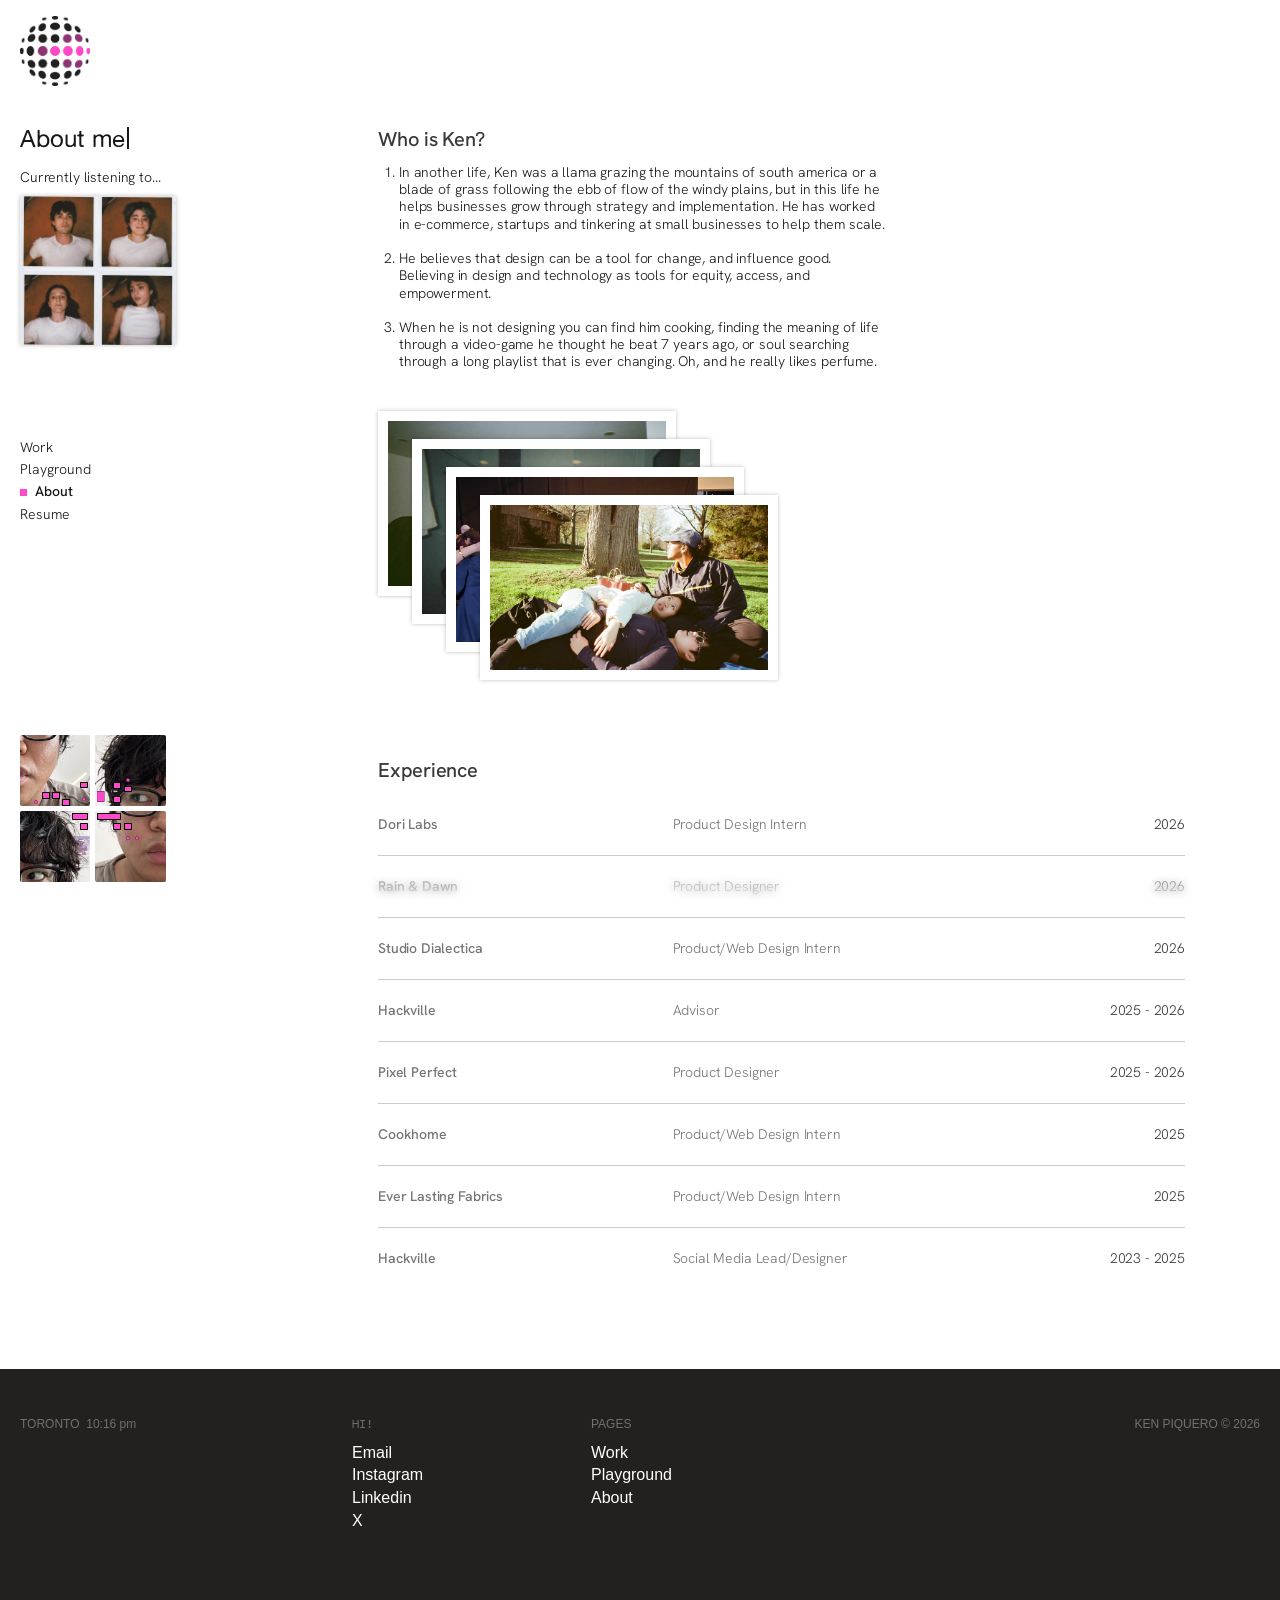
==== about.html @ c2980d60 "Portfolio site: Work, Playground, About and Ever Lasting case study Plain HTML/CSS/JS built from the" ====
<!doctype html>
<html lang="en">
<head>
  <meta charset="utf-8" />
  <meta name="viewport" content="width=device-width, initial-scale=1" />
  <title>About — Ken Piquero</title>
  <meta name="description" content="Ken Piquero is a product designer with a background in e-commerce." />
  <link rel="icon" href="assets/discoball.gif" />
  <link rel="preconnect" href="https://fonts.googleapis.com" />
  <link rel="preconnect" href="https://fonts.gstatic.com" crossorigin />
  <link href="https://fonts.googleapis.com/css2?family=DM+Mono&family=Hanken+Grotesk:wght@300;400;500;700&display=swap" rel="stylesheet" />
  <link rel="stylesheet" href="styles.css" />
  <script>document.documentElement.classList.add("js")</script>
</head>
<body>
  <div class="page">
    <!-- Side nav -->
    <aside class="sidenav">
      <div class="intro">
        <a class="logo-link" href="index.html" aria-label="Ken Piquero, home"><img class="logo" src="assets/discoball.gif" width="70" height="70" alt="" /></a>
        <div class="intro__text">
          <div class="intro__copy">
            <h1 class="intro__title" data-typewriter aria-label="About me">About me</h1>
            <p class="intro__bio appear" style="--d:0ms">Currently listening to...</p>
          </div>
          <button class="listening appear" style="--d:180ms" type="button" aria-pressed="false" aria-label="Play Cross Your Mind on Spotify" data-cursor="▶ Cross Your Mind" data-cursor-shape="star" data-spotify-uri="spotify:track:3a3zDlE4bgI6ZvU00m6o84">
            <img src="assets/currently-listening.jpg" width="156" height="149" alt="" />
          </button>
          <div class="listening__player" aria-hidden="true"><div id="spotify-embed"></div></div>
        </div>
      </div>

      <nav class="pages" aria-label="Pages">
        <a class="pages__link" href="index.html"><span class="pages__label">Work</span></a>
        <a class="pages__link" href="playground.html"><span class="pages__label">Playground</span></a>
        <a class="pages__link is-active" href="about.html" aria-current="page"><span class="pages__label">About</span></a>
        <a class="pages__link" href="https://drive.google.com/file/d/1ALhv70O0RMB7-Ny_9Tpl9LPKsm_A7ia5/view?usp=sharing" target="_blank" rel="noopener"><span class="pages__label">Resume</span></a>
      </nav>

      <!-- Photo puzzle: drag a tile to swap it clockwise, click a tile to flip its photo -->
      <div class="puzzle" aria-label="Photo puzzle — drag a tile to swap it clockwise, click to change its photo">
        <button class="tile" data-piece="1" type="button" aria-label="Puzzle piece 1" aria-pressed="false">
          <span class="tile__face tile__face--a">
            <img class="tile__photo" src="assets/me-photo.jpg" alt="" style="height:315.94%;left:-113.07%;top:-184.95%;width:240.09%" />
            <span class="sticker" style="left:59.97px;top:47px"></span>
            <img class="star" src="assets/star.svg" width="4.26034" height="4.12428" alt="" style="left:61.68px;top:62.37px" />
            <span class="sticker" style="left:41.96px;top:64.4px"></span>
            <span class="sticker" style="left:31.97px;top:57.49px"></span>
            <span class="sticker" style="left:21.99px;top:57.49px"></span>
            <img class="star" src="assets/star.svg" width="4.26034" height="4.12428" alt="" style="left:13.71px;top:65.28px" />
          </span>
          <span class="tile__face tile__face--b">
            <img class="tile__photo" src="assets/me-photo-2.jpg" alt="" style="height:209.92%;left:-57.9%;top:-0.03%;width:378.38%" />
          </span>
        </button>
        <button class="tile" data-piece="2" type="button" aria-label="Puzzle piece 2" aria-pressed="false">
          <span class="tile__face tile__face--a">
            <img class="tile__photo" src="assets/me-photo.jpg" alt="" style="height:315.94%;left:-0.21%;top:-73.68%;width:236.71%" />
            <img class="sticker-rect" src="assets/sticker-rect.svg" width="7.68155" height="10.7542" alt="" style="left:2px;top:56.36px" />
            <img class="star" src="assets/star.svg" width="4.26034" height="4.12428" alt="" style="left:31.11px;top:42.64px" />
            <span class="sticker" style="left:29.4px;top:51.07px"></span>
            <span class="sticker" style="left:17.93px;top:47.41px"></span>
            <span class="sticker" style="left:17.93px;top:61.14px"></span>
          </span>
          <span class="tile__face tile__face--b">
            <img class="tile__photo" src="assets/me-photo-2.jpg" alt="" style="height:209.92%;left:-169.32%;top:-0.03%;width:378.38%" />
          </span>
        </button>
        <button class="tile" data-piece="3" type="button" aria-label="Puzzle piece 3" aria-pressed="false">
          <span class="tile__face tile__face--a">
            <img class="tile__photo" src="assets/me-photo.jpg" alt="" style="height:315.94%;left:-113.07%;top:-73.68%;width:240.09%" />
            <span class="sticker" style="left:52px;top:2px;width:16.131px;height:6.913px"></span>
            <span class="sticker" style="left:60.03px;top:12.26px"></span>
          </span>
          <span class="tile__face tile__face--b">
            <img class="tile__photo" src="assets/me-photo-2.jpg" alt="" style="height:209.92%;left:-57.9%;top:-109.89%;width:378.38%" />
          </span>
        </button>
        <button class="tile" data-piece="4" type="button" aria-label="Puzzle piece 4" aria-pressed="false">
          <span class="tile__face tile__face--a">
            <img class="tile__photo" src="assets/me-photo.jpg" alt="" style="height:315.94%;left:-0.21%;top:-183.54%;width:236.71%" />
            <span class="sticker" style="left:2px;top:2px;width:23.813px;height:6.913px"></span>
            <img class="star" src="assets/star.svg" width="4.26034" height="4.12428" alt="" style="left:31.11px;top:24.89px" />
            <img class="star" src="assets/star.svg" width="4.26034" height="4.12428" alt="" style="left:39.81px;top:24.89px" />
            <span class="sticker" style="left:29.4px;top:12.26px"></span>
            <span class="sticker" style="left:17.93px;top:12.26px"></span>
          </span>
          <span class="tile__face tile__face--b" style="left:1px;width:70px">
            <img class="tile__photo" src="assets/me-photo-2.jpg" alt="" style="height:209.92%;left:-169.32%;top:-109.89%;width:378.38%" />
          </span>
        </button>
      </div>
    </aside>

    <main class="about">
      <section class="about__intro">
        <div class="about__who">
          <h2 class="about__heading">Who is Ken?</h2>
          <ol class="about__list">
            <li>In another life, Ken was a llama grazing the mountains of south america or a blade of grass following the ebb of flow of the windy plains, but in this life he helps businesses grow through strategy and implementation. He has worked in e-commerce, startups and tinkering at small businesses to help them scale.</li>
            <li>He believes that design can be a tool for change, and influence good. Believing in design and technology as tools for equity, access, and empowerment.</li>
            <li>When he is not designing you can find him cooking, finding the meaning of life through a video-game he thought he beat 7 years ago, or soul searching through a long playlist that is ever changing. Oh, and he really likes perfume.</li>
          </ol>
        </div>

        <div class="photo-fan" aria-label="Photos of Ken — click a photo to bring it to the front">
          <button class="photo-fan__photo" type="button" aria-label="Photo 1"><img src="assets/about-photo-1.jpg" alt="" /></button>
          <button class="photo-fan__photo" type="button" aria-label="Photo 2"><img src="assets/about-photo-2.jpg" alt="" /></button>
          <button class="photo-fan__photo" type="button" aria-label="Photo 3"><img src="assets/about-photo-3.jpg" alt="" /></button>
          <button class="photo-fan__photo" type="button" aria-label="Photo 4"><img src="assets/about-photo-4.jpg" alt="" /></button>
        </div>
      </section>

      <section class="experience">
        <h2 class="about__heading">Experience</h2>
        <ul class="experience__list">
          <li class="experience__row"><span class="experience__company">Dori Labs</span><span class="experience__role">Product Design Intern</span><span class="experience__year">2026</span></li>
          <li class="experience__row"><span class="experience__company">Rain &amp; Dawn</span><span class="experience__role">Product Designer</span><span class="experience__year">2026</span></li>
          <li class="experience__row"><span class="experience__company">Studio Dialectica</span><span class="experience__role">Product/Web Design Intern</span><span class="experience__year">2026</span></li>
          <li class="experience__row"><span class="experience__company">Hackville</span><span class="experience__role">Advisor</span><span class="experience__year">2025 - 2026</span></li>
          <li class="experience__row"><span class="experience__company">Pixel Perfect</span><span class="experience__role">Product Designer</span><span class="experience__year">2025 - 2026</span></li>
          <li class="experience__row"><span class="experience__company">Cookhome</span><span class="experience__role">Product/Web Design Intern</span><span class="experience__year">2025</span></li>
          <li class="experience__row"><span class="experience__company">Ever Lasting Fabrics</span><span class="experience__role">Product/Web Design Intern</span><span class="experience__year">2025</span></li>
          <li class="experience__row"><span class="experience__company">Hackville</span><span class="experience__role">Social Media Lead/Designer</span><span class="experience__year">2023 - 2025</span></li>
        </ul>
      </section>
    </main>
  </div>

  <footer class="footer">
    <p class="footer__label footer__clock">TORONTO&nbsp;&nbsp;<time id="toronto-time">3:13 am</time></p>
    <div class="footer__group">
      <p class="footer__label footer__label--mono">HI!</p>
      <a href="mailto:k3npiquero@gmail.com">Email</a>
      <a href="https://www.instagram.com/oreuqipp/" target="_blank" rel="noopener">Instagram</a>
      <a href="https://www.linkedin.com/in/kenpiquero/" target="_blank" rel="noopener">Linkedin</a>
      <a href="https://x.com/pink_saucee" target="_blank" rel="noopener">X</a>
    </div>
    <div class="footer__group">
      <p class="footer__label">PAGES</p>
      <a href="index.html">Work</a>
      <a href="playground.html">Playground</a>
      <a href="about.html">About</a>
    </div>
    <p class="footer__label footer__copy">KEN PIQUERO © 2026</p>
  </footer>

  <div class="cursor-pill" aria-hidden="true"></div>
  <script src="script.js"></script>
  <script src="https://open.spotify.com/embed/iframe-api/v1" async></script>
</body>
</html>
---- styles.css ----
:root {
  --ink: #171715;
  --ink-muted: #545454;
  --ink-heading: #383836;
  --ink-subtle: #747474;
  --divider: #cbcbcb;
  --chip-bg: #f6f6f6;
  --pink: #fd49ca;
  --pink-light: #ffb7eb;
  --footer-bg: #222120;
  --footer-muted: #717171;
  --safeguard-bg: #223138;
  --dori-bg: #6366f1;

  --font-body: "Hanken Grotesk", system-ui, sans-serif;
  --font-display: "Alte Haas Grotesk", "Helvetica Neue", Helvetica, Arial, sans-serif;
  --font-footer: "Helvetica Neue", Helvetica, Arial, sans-serif;
  --font-mono: "DM Mono", ui-monospace, monospace;

  --ease-out: cubic-bezier(0.22, 1, 0.36, 1);
  --loop: 4.982335s;
}

@font-face {
  font-family: "Alte Haas Grotesk";
  src: url("assets/fonts/AlteHaasGroteskRegular.ttf") format("truetype");
  font-weight: 400;
  font-style: normal;
  font-display: swap;
}
@font-face {
  font-family: "Alte Haas Grotesk";
  src: url("assets/fonts/AlteHaasGroteskBold.ttf") format("truetype");
  font-weight: 700;
  font-style: normal;
  font-display: swap;
}

*, *::before, *::after { box-sizing: border-box; }
html, body { margin: 0; }
body { background: #fff; color: var(--ink); font-family: var(--font-body); -webkit-font-smoothing: antialiased; }
h1, h2, h3, p, ul, ol { margin: 0; padding: 0; }
ul { list-style: none; }
a { color: inherit; text-decoration: none; }
img { display: block; }

/* ---------- Layout ---------- */
.page {
  display: grid;
  grid-template-columns: 338px minmax(0, 1fr) minmax(0, 1fr);
  column-gap: 20px;
  align-items: start;
  min-height: 1256px;
  padding: 16px 20px 0;
}

/* ---------- Side nav ---------- */
/* Fills the viewport: intro pinned top, nav at a fixed spot, puzzle pinned bottom */
.sidenav {
  position: sticky;
  top: 0;
  height: 100vh;
  height: 100dvh;
  min-height: 750px;
  margin-top: -16px;
  width: 262px;
  display: flex;
  flex-direction: column;
  padding: 16px 0 18px;
}
/* Fixed height so the nav starts 439px from the top on every page, whatever the intro holds */
.intro { width: 262px; height: 423px; flex-shrink: 0; display: flex; flex-direction: column; gap: 38px; }
.puzzle { margin-top: auto; }
.logo { width: 70px; height: 70px; object-fit: cover; }
.logo-link { display: block; align-self: flex-start; }
.logo-link:focus-visible { outline: 2px solid var(--pink); outline-offset: 2px; }
.intro__text { display: flex; flex-direction: column; gap: 10px; }
.intro__copy { display: flex; flex-direction: column; gap: 15px; line-height: 1.23; }
.intro__title { font-family: var(--font-display); font-weight: 400; font-size: 24px; line-height: 1.23; }
.intro__bio { font-weight: 300; font-size: 14px; letter-spacing: -0.14px; }

.chips { display: flex; flex-wrap: wrap; gap: 10px; }
.chips--light { gap: 5px; }
.chip {
  background: var(--chip-bg);
  border-radius: 99px;
  padding: 5px 10px;
  font-size: 14px;
  line-height: 1.23;
  white-space: nowrap;
  transition: background-color 150ms ease;
}
.chip:hover { background: var(--pink-light); }
.chips--light .chip { font-weight: 300; }

.pages { display: flex; flex-direction: column; align-items: flex-start; gap: 5px; }
.pages__link {
  display: flex; align-items: center; gap: 8px;
  font-size: 14px; line-height: 1.23; font-weight: 300;
  color: var(--ink);
}
/* Active page: pink block beside the label + medium weight */
.pages__link.is-active { font-weight: 500; }
.pages__link.is-active::before { content: ""; width: 7px; height: 7px; background: var(--pink); flex-shrink: 0; }
.pages__label { transition: color 150ms ease; }
.pages__link:hover .pages__label { color: var(--pink); }

/* ---------- Photo puzzle ---------- */
.puzzle { position: relative; flex-shrink: 0; width: 146px; height: 147px; touch-action: none; }
.tile {
  position: absolute; width: 70px; height: 71px; padding: 0; border: 0; background: #ddd;
  border-radius: 2px; overflow: hidden; cursor: grab;
  transition: left 280ms var(--ease-out), top 280ms var(--ease-out), box-shadow 150ms;
}
.tile[data-slot="1"], .tile[data-slot="3"] { width: 71px; }
.tile.is-dragging { cursor: grabbing; transition: none; z-index: 2; box-shadow: 0 6px 16px rgba(0,0,0,.25); }
.tile.is-target { outline: 2px solid var(--pink); outline-offset: 1px; }
.tile:focus-visible { outline: 2px solid var(--pink); outline-offset: 2px; }
.tile__photo { position: absolute; max-width: none; pointer-events: none; user-select: none; }
/* Two faces per tile, like the Figma Default / Variant2 — click toggles (instant, as in the prototype) */
.tile__face { position: absolute; inset: 0; overflow: hidden; pointer-events: none; }
.tile__face--b { background: #909090; width: 70px; visibility: hidden; }
.tile.is-flipped .tile__face--a { visibility: hidden; }
.tile.is-flipped .tile__face--b { visibility: visible; }
.sticker {
  position: absolute; width: 8.029px; height: 6.408px;
  background: var(--pink); border: 0.344px solid #000; border-radius: 0.768px;
  pointer-events: none;
}
.star, .sticker-rect { position: absolute; pointer-events: none; }
.sticker-rect { transform: scaleX(-1); }

/* ---------- Case studies ---------- */
.col { display: flex; flex-direction: column; gap: 27px; padding-bottom: 80px; }
.case { display: flex; flex-direction: column; gap: 20px; border-radius: 4px; }
.case--everlasting { gap: 16px; }
.case__media { position: relative; border-radius: 4px; overflow: hidden; }

.media--everlasting { aspect-ratio: 511 / 612; }

.media--safeguard {
  aspect-ratio: 510 / 375; width: calc(100% - 1px);
  background: var(--safeguard-bg); border: 0.933px solid #c2c2c2;
}
.safeguard {
  position: absolute; left: calc(50% + 0.31px); top: calc(50% + 1.11px); translate: -50% -50%;
  display: flex; align-items: center; gap: 25.398px;
}
.safeguard__word { display: flex; flex-direction: column; gap: 17.583px; width: 156.6px; }

.media--dori { aspect-ratio: 511 / 360; background: var(--dori-bg); }
.dori__clouds { position: absolute; inset: 0 auto 0 0; width: 524px; overflow: hidden; }
.dori__drift { position: absolute; left: -80px; top: -55px; width: 700px; height: 480px; opacity: .28; overflow: hidden; }
.dori__drift img { position: absolute; left: -1.4px; top: -0.38px; }
.dori__icon {
  position: absolute; left: calc(50% + 0.5px); top: 50%; translate: -50% -50%;
  width: 234px; height: 234px; object-fit: cover; border-radius: 4px;
}

.case__meta { display: flex; flex-direction: column; gap: 20px; width: calc(100% + 9px); }
.case--everlasting .case__meta { gap: 13px; }
.case__text { display: flex; flex-direction: column; gap: 10px; line-height: 1.23; }
.case__text--tight { gap: 8px; }
.case__title { font-weight: 700; font-size: 18px; line-height: 1.23; }
.case__desc { font-size: 14px; color: var(--ink-muted); }

/* ---------- Safeguard + cloud motion (from Figma, 4.98s loop) ---------- */
.anim-mark { transform-origin: 50% 50%; animation: sg-fade var(--loop) linear infinite, sg-mark-rise var(--loop) linear infinite; }
.anim-safe { animation: sg-fade-safe var(--loop) linear infinite, sg-rise-safe var(--loop) linear infinite; }
.anim-guard { animation: sg-fade-guard var(--loop) linear infinite, sg-rise-guard var(--loop) linear infinite; }
.dori__drift { animation: cloud-drift var(--loop) ease-in-out infinite; }

@keyframes sg-fade { 0%, 1.606% { opacity: 0; animation-timing-function: var(--ease-out); } 9.634%, 100% { opacity: 1; } }
@keyframes sg-mark-rise {
  0%, 1.606% { scale: .88; translate: 0 12px; animation-timing-function: var(--ease-out); }
  17.662%, 100% { scale: 1; translate: 0 0; }
}
@keyframes sg-fade-safe { 0%, 15.254% { opacity: 0; animation-timing-function: var(--ease-out); } 22.881%, 100% { opacity: 1; } }
@keyframes sg-rise-safe { 0%, 15.254% { translate: 0 14px; animation-timing-function: var(--ease-out); } 29.705%, 100% { translate: 0 0; } }
@keyframes sg-fade-guard { 0%, 18.064% { opacity: 0; animation-timing-function: var(--ease-out); } 25.691%, 100% { opacity: 1; } }
@keyframes sg-rise-guard { 0%, 18.064% { translate: 0 14px; animation-timing-function: var(--ease-out); } 32.515%, 100% { translate: 0 0; } }
@keyframes cloud-drift { 0% { translate: 0 0; } 99.99% { translate: 18px -5px; } 100% { translate: 0 0; } }

@media (prefers-reduced-motion: reduce) {
  .anim-mark, .anim-safe, .anim-guard, .dori__drift { animation: none; }
}

/* ---------- Footer ---------- */
.footer {
  background: var(--footer-bg);
  color: #fff;
  font-family: var(--font-footer);
  position: relative;
  overflow: hidden;
  min-height: 400px;
  padding: 47px 20px;
  display: grid;
  grid-template-columns: 332px 239px 1fr auto;
  align-items: start;
}
.footer__group { display: flex; flex-direction: column; }
.footer__group a { font-size: 16px; line-height: 1.42; width: max-content; transition: color 150ms ease; }
.footer__group a:hover { color: var(--pink); }
.footer__label { font-size: 12px; line-height: 1.42; color: var(--footer-muted); margin-bottom: 9px; }
.footer__label--mono { font-family: var(--font-mono); }
.footer__copy { grid-column: 4; }

/* ---------- Responsive ---------- */
@media (max-width: 1100px) {
  .page { grid-template-columns: minmax(0, 1fr) minmax(0, 1fr); row-gap: 40px; min-height: 0; }
  .sidenav {
    grid-column: 1 / -1; position: static; height: auto; min-height: 0; width: auto; margin: 0; padding: 0;
    flex-direction: row; flex-wrap: wrap; justify-content: flex-start; gap: 32px 48px; align-items: flex-end;
  }
  .intro { height: auto; }
  .puzzle { margin-top: 0; }
  .case__meta { width: 100%; }
  .footer { grid-template-columns: 1fr 1fr; row-gap: 32px; }
  .footer__copy { grid-column: auto; }
}
@media (max-width: 720px) {
  .page { grid-template-columns: minmax(0, 1fr); padding: 16px 20px 0; }
  .chips { gap: 8px; }
  .media--safeguard .safeguard { scale: .75; }
  .dori__icon { width: 46%; height: auto; aspect-ratio: 1; }
  .footer { padding: 40px 20px; }
}


/* ---------- Cursor-following pill on case-study frames ---------- */
.cursor-pill {
  position: fixed; left: 0; top: 0; z-index: 100;
  height: 27px; padding: 0 10px;
  display: flex; align-items: center;
  background: var(--pink); color: var(--ink);
  border-radius: 99px;
  font-family: var(--font-footer); font-size: 14px; line-height: 1; white-space: nowrap;
  pointer-events: none;
  opacity: 0; scale: .85;
  /* leaving: a slow, gentle fade with only a slight shrink */
  transition: opacity 500ms ease, scale 500ms var(--ease-out);
  will-change: transform;
}
/* entering: quick pop-in */
.cursor-pill.is-visible { opacity: 1; scale: 1; transition: opacity 150ms ease, scale 200ms var(--ease-out); }
@media (hover: none) { .cursor-pill { display: none; } }

/* ---------- About page ---------- */
/* "Currently listening to..." album art: click to play / pause the song */
.listening {
  display: block; width: 156px; height: 149px; padding: 0; border: 0; background: none;
  cursor: pointer;
  filter: drop-shadow(0 0 2px rgba(0, 0, 0, 0.25));
}
.listening img { display: block; width: 100%; height: 100%; object-fit: cover; }
.listening:focus-visible { outline: 2px solid var(--pink); outline-offset: 2px; }
/* Spotify's player does the playing but stays out of sight */
.listening__player {
  position: absolute; width: 1px; height: 1px; overflow: hidden;
  clip-path: inset(50%); opacity: 0; pointer-events: none;
}

/* ---------- Page transitions ---------- */
/* Cross-fade between pages; the logo, nav and puzzle keep their own layers so they stay put */
@view-transition { navigation: auto; }
.logo { view-transition-name: logo; }
.pages { view-transition-name: pages-nav; }
.puzzle { view-transition-name: puzzle; }
::view-transition-group(*),
::view-transition-old(*),
::view-transition-new(*) { animation-duration: 350ms; animation-timing-function: var(--ease-out); }
@media (prefers-reduced-motion: reduce) {
  @view-transition { navigation: none; }
}

.about {
  grid-column: 2 / -1;
  margin-top: 108px; /* content starts 124px from the top of the page */
  padding-right: 75px; /* content ends at 1345px on the 1440px frame */
  padding-bottom: 80px;
}
.about__intro {
  display: flex; justify-content: space-between; align-items: flex-start;
  flex-wrap: wrap; gap: 40px;
}
.about__who { width: 511px; max-width: 100%; display: flex; flex-direction: column; gap: 10px; }
.about__heading {
  font-weight: 500; font-size: 20px; line-height: 1.5; letter-spacing: -0.22px;
  color: var(--ink-heading);
}
.about__list {
  list-style: decimal; padding-left: 21px;
  font-weight: 300; font-size: 14px; line-height: 1.23; letter-spacing: -0.14px;
}
.about__list li + li { margin-top: 1.23em; } /* one blank line between points */

/* Photo stack: four framed photos fanned down and to the right */
.photo-fan { position: relative; width: 400px; height: 269px; flex-shrink: 0; }
.photo-fan__photo {
  position: absolute; width: 298px; height: 185px; padding: 0;
  border: 10px solid #fff; background: #fff;
  box-shadow: 0 0 4px rgba(0, 0, 0, 0.25);
}
.photo-fan__photo { cursor: pointer; transition: left 300ms var(--ease-out), top 300ms var(--ease-out); }
.photo-fan__photo:focus-visible { outline: 2px solid var(--pink); outline-offset: 2px; }
.photo-fan__photo img { position: absolute; inset: 0; width: 100%; height: 100%; object-fit: cover; }

.experience { margin-top: 75px; }
.experience .about__heading { margin-bottom: 9px; }
.experience__row {
  display: grid; grid-template-columns: 36.5% minmax(0, 1fr) auto;
  padding: 20px 0;
  font-size: 14px; line-height: 1.5; letter-spacing: -0.154px;
}
.experience__row + .experience__row { border-top: 1px solid var(--divider); }
.experience__company { padding-right: 16px; font-weight: 500; color: var(--ink-subtle); }
.experience__role { font-weight: 300; color: var(--ink-subtle); }
.experience__year { font-weight: 300; color: var(--ink-heading); text-align: right; white-space: nowrap; }

@media (max-width: 1100px) {
  .about { grid-column: 1 / -1; margin-top: 0; padding-right: 0; }
}
@media (max-width: 720px) {
  .experience__row { grid-template-columns: minmax(0, 1fr) auto; row-gap: 2px; }
  .experience__role { grid-row: 2; }
}
@media (max-width: 460px) {
  .photo-fan { zoom: 0.8; }
}

/* ---------- Playground page ---------- */
/* Two columns of 511px tiles; wide tiles span both, tall tiles span two rows (as in Figma) */
.playground {
  grid-column: 2 / -1;
  display: grid;
  grid-template-columns: repeat(2, minmax(0, 1fr));
  grid-auto-rows: 437px;
  gap: 20px;
  padding-bottom: 52px;
}
.pg-tile {
  position: relative; overflow: hidden;
  display: flex; align-items: center; justify-content: center;
  background: var(--chip-bg); border: 1px solid #d4d4d4; border-radius: 4px;
  color: var(--ink);
}
.pg-tile--wide { grid-column: 1 / -1; }
.pg-tile--tall { grid-row: span 2; }
.pg-tile:focus-visible { outline: 2px solid var(--pink); outline-offset: 2px; }

/* Hover (like the Framer playground): the work fades right back and a caption appears */
.pg-media { transition: opacity 250ms ease; }
.pg-caption {
  position: absolute; inset: 0;
  display: flex; align-items: center; justify-content: center;
  padding: 24px 40px; text-align: center;
  font-size: 16px; line-height: 1.2;
  opacity: 0; pointer-events: none;
  transition: opacity 250ms ease;
}
.pg-tile:hover .pg-media, .pg-tile:focus-visible .pg-media, .pg-tile:focus-within .pg-media { opacity: 0.05; }
.pg-tile:hover .pg-caption, .pg-tile:focus-visible .pg-caption, .pg-tile:focus-within .pg-caption { opacity: 1; }

/* Tile contents */
.pg-ipad { position: absolute; left: calc(50% + 3px); bottom: 0; translate: -50% 0; width: 71.45%; }
.pg-crop { position: relative; max-width: 86%; overflow: hidden; border-radius: 12.14px; }
.pg-crop img { position: absolute; max-width: none; }
.pg-shot { max-width: 86%; object-fit: cover; border-radius: 12.14px; }
.pg-shot--phone { border-radius: 60px; }
.pg-cover { width: 100%; height: 100%; object-fit: cover; }
.pg-phones {
  display: flex; gap: 14.458px; width: 81.4%;
  filter: drop-shadow(0 2px 2px rgba(0, 0, 0, 0.25));
}
.pg-phones img { flex: 1 1 0; min-width: 0; aspect-ratio: 158.072 / 320; object-fit: cover; }
.pg-wide-shot { width: 83.2%; aspect-ratio: 867 / 378; object-fit: cover; }

@media (max-width: 1100px) {
  .playground { grid-column: 1 / -1; }
}
@media (max-width: 720px) {
  .playground { grid-template-columns: minmax(0, 1fr); grid-auto-rows: 360px; }
  .pg-phones { gap: 6px; width: 92%; }
}

/* ---------- Footer cursor trail: little pink symbols that drift and fade ---------- */
.footer > * { position: relative; z-index: 1; }
.footer > .trail-symbol {
  position: absolute; z-index: 0; left: 0; top: 0;
  font-family: var(--font-mono); font-size: 14px; line-height: 1; white-space: nowrap;
  color: var(--pink-light);
  pointer-events: none; user-select: none;
  animation: trail-fade 1800ms var(--ease-out) forwards;
}
/* The occasional little message: stays readable for a while, then fades */
.footer > .trail-symbol--message { color: var(--pink); animation: trail-message 3400ms ease-out forwards; }
@keyframes trail-fade {
  0%   { opacity: 0.75; transform: translate(var(--x), var(--y)) scale(1); }
  100% { opacity: 0;    transform: translate(calc(var(--x) + var(--dx)), calc(var(--y) + var(--dy))) scale(0.6) rotate(var(--rot)); }
}
@keyframes trail-message {
  0%   { opacity: 0;   transform: translate(var(--x), calc(var(--y) + 4px)) rotate(var(--rot)); }
  8%   { opacity: 0.9; transform: translate(var(--x), var(--y)) rotate(var(--rot)); }
  60%  { opacity: 0.9; }
  100% { opacity: 0;   transform: translate(calc(var(--x) + var(--dx)), calc(var(--y) + var(--dy))) rotate(var(--rot)); }
}
@media (prefers-reduced-motion: reduce) { .footer > .trail-symbol { display: none; } }

/* ======================================================================
   Case study page (Ever Lasting Fabric Matchmaker) — 1440px Figma frame:
   menu at 20px, content column 282px → 1400px (1118px wide).
   Headings in Alte Haas Grotesk, body in Hanken Grotesk.
   ====================================================================== */
.cs {
  --cs-ink: #383836;
  --cs-muted: #747474;
  --cs-grey: #f6f6f6;
  --cs-red: #f05555;
}
.cs-page {
  display: grid;
  grid-template-columns: 262px minmax(0, 1118px);
  padding: 0 40px 0 20px;
  max-width: 1440px;
}

/* Side menu: sticks in place while the case study scrolls */
.cs-aside { position: relative; }
.cs-toc {
  position: sticky; top: 100px;
  margin-top: 100px;
  display: flex; flex-direction: column; align-items: flex-start; gap: 8px;
}
.cs-back { display: inline-block; font-weight: 300; transition: background-color 150ms ease; }
.cs-back:hover { background: var(--pink-light); }
.cs-toc__title { font-family: var(--font-display); font-size: 24px; line-height: 1.23; color: var(--ink); }
.cs-toc__links { display: flex; flex-direction: column; align-items: flex-start; gap: 5px; }

/* Content column */
.cs-main {
  min-width: 0;
  padding: 100px 0 358px;
  font-family: var(--font-body);
  color: var(--cs-ink);
}
.cs-section { scroll-margin-top: 60px; }
:where(.cs-main h4, .cs-main figure, .cs-main blockquote) { margin: 0; }

/* ---------- Type ---------- */
.cs-eyebrow { font-weight: 300; font-size: 12px; line-height: 1.2; text-transform: uppercase; color: var(--cs-muted); }
.cs-h1, .cs-statement, .cs-h2, .cs-h3, .cs-h4, .cs-quote p, .cs-gap,
.cs-persona__name, .cs-stat__num {
  font-family: var(--font-display); font-weight: 400; color: var(--cs-ink);
}
.cs-h1 { margin-top: 20px; font-size: 40px; line-height: 1.2; }
.cs-lede { margin-top: 20px; max-width: 780px; font-weight: 300; font-size: 20px; line-height: 1.5; }
.cs-statement { margin-top: 12px; font-size: 24px; line-height: 1.25; }
.cs-h2 { font-size: 20px; line-height: 1.3; max-width: 760px; }
.cs-h3 { font-size: 18px; line-height: 1.25; }
.cs-h4 { font-size: 16px; line-height: 1.3; }
.cs-body { font-weight: 300; font-size: 14px; line-height: 1.6; max-width: 760px; }
.cs-red { color: var(--cs-red); }
.cs-body + .cs-body { margin-top: 12px; }
.cs-tiebreak { font-weight: 500; }

/* Eyebrow → heading → body rhythm used by every section intro */
.cs-eyebrow + .cs-h2 { margin-top: 10px; }
.cs-eyebrow + .cs-h4 { margin-top: 6px; }
.cs-h2 + .cs-body { margin-top: 12px; }
.cs-h4 + .cs-body { margin-top: 8px; }
.cs-eyebrow + .cs-body { margin-top: 10px; }

.cs-mt-18 { margin-top: 18px; } .cs-mt-24 { margin-top: 24px; } .cs-mt-31 { margin-top: 31px; }
.cs-mt-33 { margin-top: 33px; } .cs-mt-37 { margin-top: 37px; } .cs-mt-39 { margin-top: 39px; }
.cs-mt-40 { margin-top: 40px; } .cs-mt-47 { margin-top: 47px; } .cs-mt-48 { margin-top: 48px; }
.cs-mt-55 { margin-top: 55px; } .cs-mt-56 { margin-top: 56px; } .cs-mt-63 { margin-top: 63px; }
.cs-mt-64 { margin-top: 64px; } .cs-mt-77 { margin-top: 77px; } .cs-mt-79 { margin-top: 79px; }
.cs-mt-80 { margin-top: 80px; } .cs-mt-96 { margin-top: 96px; } .cs-mt-150 { margin-top: 150px; }
.cs-mt-159 { margin-top: 159px; } .cs-mt-160 { margin-top: 160px; } .cs-mt-161 { margin-top: 161px; }
.cs-mt-217 { margin-top: 217px; }

.cs-panel { background: var(--cs-grey); border-radius: 4px; overflow: hidden; }
.cs-line { display: block; max-width: 100%; }

/* ---------- Overview ---------- */
.cs-metaline { display: flex; align-items: center; gap: 12px; font-weight: 300; font-size: 16px; color: var(--cs-muted); }
.cs-logo {
  display: flex; align-items: center; justify-content: center; flex-shrink: 0;
  width: 28px; height: 28px; border-radius: 6px; background: #1f1f1f;
  font-family: "EB Garamond", Georgia, serif; font-weight: 500; font-size: 11px; color: #fff;
}
.cs-hero { margin-top: 56px; display: flex; gap: 20px; height: 420px; }
.cs-hero__reel { flex: 0 1 680px; }
.cs-hero__side { flex: 0 1 418px; min-width: 0; display: flex; flex-direction: column; gap: 11px; }
.cs-hero__gif { height: 250px; border-radius: 4px; overflow: hidden; margin-right: 1px; }
.cs-hero__gif img { width: 100%; height: 100%; object-fit: cover; }
.cs-hero__map { position: relative; height: 159px; background: #fff; border: 1px solid #e6e6e6; border-radius: 4px; overflow: hidden; }
.cs-hero__map img { position: absolute; left: -9px; top: -58px; width: 436px; height: auto; max-width: none; }

.cs-facts { margin: 40px 0 0; display: flex; justify-content: space-between; gap: 24px; font-weight: 300; line-height: 1.2; }
.cs-facts dt { font-size: 12px; text-transform: uppercase; color: var(--cs-muted); }
.cs-facts dd { margin: 6px 0 0; font-size: 14px; color: #171715; }

.cs-cols3 { display: grid; grid-template-columns: repeat(3, minmax(0, 1fr)); gap: 32px; }
.cs-col .cs-line + .cs-eyebrow { margin-top: 20px; }
.cs-col .cs-eyebrow + .cs-h3 { margin-top: 12px; }
.cs-col .cs-h3 + .cs-body { margin-top: 10px; }
.cs-col--tight .cs-line + .cs-eyebrow { margin-top: 16px; }
.cs-col--takeaway .cs-line + .cs-h3 { margin-top: 22px; }
.cs-col--takeaway .cs-h3 + .cs-body { margin-top: 10px; }

/* ---------- Problem ---------- */
.cs-saw { display: grid; grid-template-columns: minmax(0, 500fr) minmax(0, 594fr); gap: 24px; }
.cs-saw .cs-h4 { margin-top: 6px; }
.cs-saw .cs-panel { margin-top: 16px; height: 440px; position: relative; }
.cs-catalogue__screen {
  position: absolute; left: 50%; top: 50%; translate: -50% -50%;
  width: 217.708px; height: 348.584px; border-radius: 2.5px; overflow: hidden;
}
.cs-catalogue__screen img { position: absolute; left: 0; top: -11.71%; width: 100%; height: 135.68%; max-width: none; }
.cs-funnel { padding: 24px 48px; }
.cs-funnel__steps { list-style: none; margin-top: 18px; display: flex; flex-direction: column; gap: 16px; }
.cs-funnel__steps li {
  position: relative; display: flex; align-items: center; gap: 0;
  width: min(var(--w), 100%); height: 56px; padding: 0 16px;
  background: #fff; border-radius: 10px;
  font-size: 14px; line-height: 1.2; white-space: nowrap;
}
.cs-funnel__steps span { width: 28px; flex-shrink: 0; font-weight: 300; font-size: 11px; color: var(--cs-muted); }
.cs-funnel__steps li.is-drop { border: 1px solid var(--cs-red); padding-left: 15px; }
.cs-funnel__steps em { position: absolute; left: calc(100% + 16px); font-style: normal; font-weight: 500; font-size: 12px; color: var(--cs-red); }

.cs-quote { margin-left: 0; margin-right: 0; padding-left: 22px; border-left: 2px solid #9cc5ff; }
.cs-quote p { font-size: 18px; line-height: 1.4; max-width: 700px; }
.cs-quote cite { display: block; margin-top: 8px; font-style: normal; font-weight: 300; font-size: 12px; line-height: 1.2; color: var(--cs-muted); }

.cs-cols2 { display: grid; grid-template-columns: repeat(2, minmax(0, 535px)); justify-content: space-between; gap: 48px; }

/* ---------- Research ---------- */
.cs-insights { display: grid; grid-template-columns: repeat(2, minmax(0, 1fr)); column-gap: 24px; row-gap: 15px; }
.cs-insights .cs-panel { height: 360px; }
.cs-collage { position: relative; }
.cs-collage__grid { position: absolute; left: calc(50% - 2.23px); top: calc(50% - 2.01px); translate: -50% -50%; width: 457.937px; height: 258.427px; }
.cs-collage__img { position: absolute; overflow: hidden; border-radius: 1.785px; }
.cs-collage__img img { position: absolute; max-width: none; }
.cs-collage__img--1 { left: 0; top: 0; width: 225.241px; height: 153.665px; }
.cs-collage__img--1 img { left: -2.51%; top: -0.09%; width: 102.51%; height: 100.18%; }
.cs-collage__img--2 { left: 0; top: 155.77px; width: 150.86px; height: 102.657px; }
.cs-collage__img--2 img { left: -0.05%; top: 0; width: 100.11%; height: 183%; }
.cs-collage__img--3 { left: 153.09px; top: 155.77px; width: 151.753px; height: 102.657px; }
.cs-collage__img--3 img { left: 0; top: -0.13%; width: 102.7%; height: 100.26%; }
.cs-collage__img--4 { left: 307.08px; top: 155.77px; width: 150.86px; height: 102.657px; }
.cs-collage__img--4 img { left: 0; top: -0.05%; width: 100%; height: 108.4%; }
.cs-collage__img--5 { left: 227.47px; top: 0; width: 230.498px; height: 153.665px; }
.cs-collage__img--5 img { inset: 0; width: 100%; height: 100%; object-fit: cover; }
.cs-voices { padding: 32px; display: flex; flex-direction: column; gap: 12px; }
.cs-voices p {
  display: flex; align-items: center; min-height: 88px; padding: 0 24px;
  background: #fff; border-radius: 12px; font-weight: 300; font-size: 14px; line-height: 1.5;
}

.cs-body--tight { margin-top: 8px; }
.cs-searches { margin-top: 16px; padding: 52px 120px; display: flex; flex-direction: column; gap: 22px; }
.cs-searches__row { display: flex; align-items: center; gap: 20px; }
.cs-searches__row--flip { justify-content: flex-end; }
.cs-search {
  position: relative; flex: 0 1 560px; min-width: 0; height: 56px;
  background: #fff; border: 1px solid #e4e4e0; border-radius: 999px; overflow: hidden;
}
.cs-search > img { position: absolute; left: 21px; top: 18px; }
.cs-search__q { position: absolute; left: 53px; top: 16px; font-weight: 300; font-size: 17px; line-height: normal; white-space: nowrap; }
.cs-search__cursor { position: absolute; left: 53px; top: 16px; width: 1.5px; height: 22px; background: var(--cs-ink); }
.cs-theme {
  display: inline-flex; align-items: center; gap: 8px; flex-shrink: 0;
  padding: 7px 14px; border-radius: 999px; background: var(--bg);
  font-weight: 500; font-size: 12.5px; line-height: normal; color: var(--fg); white-space: nowrap;
}
.cs-gap { margin-top: 16px; font-size: 18px; line-height: 1.4; }

/* Insight 03 plays once it scrolls into view: each search slides up and types itself, then its theme slides in */
.js .cs-searches .cs-search, .js .cs-searches .cs-theme, .js .cs-searches .cs-search__cursor { opacity: 0; }
.js .cs-searches .cs-search { translate: 0 14px; }
.js .cs-searches .cs-searches__row .cs-theme { translate: -8px 0; }
.js .cs-searches .cs-searches__row--flip .cs-theme { translate: 8px 0; }
.js .cs-searches .cs-search.is-in, .js .cs-searches .cs-theme.is-in {
  opacity: 1; translate: 0 0;
  transition: opacity 350ms ease-out, translate 450ms ease-out;
}
.js .cs-searches .cs-search__q .ch { opacity: 0; }
.js .cs-searches .cs-search__q .ch.is-in { opacity: 1; }
.js .cs-searches .cs-search__cursor.is-on { opacity: 1; }

/* ---------- Direction ---------- */
.cs-options { display: grid; grid-template-columns: repeat(3, minmax(0, 1fr)); gap: 24px; }
.cs-option {
  position: relative; min-height: 236px; padding: 24px;
  background: var(--cs-grey); border-radius: 4px;
}
.cs-option .cs-eyebrow:first-of-type { margin-top: 19px; }
.cs-option__text { margin-top: 6px; font-weight: 300; font-size: 14px; line-height: 1.5; }
.cs-option__text:nth-of-type(2) { min-height: 42px; margin-bottom: 18px; }
.cs-option--chosen { padding: 23px; background: #fff; border: 1px solid var(--cs-ink); }
.cs-option__tag { position: absolute; top: 27px; right: 31px; font-weight: 300; font-size: 11px; line-height: 1.2; color: var(--cs-muted); }

/* ---------- Solution ---------- */
.cs-feature { display: flex; justify-content: space-between; gap: 64px; align-items: flex-start; }
.cs-feature__text { flex: 0 1 440px; min-width: 0; }
.cs-feature__text .cs-h2 + .cs-body { margin-top: 12px; }
.cs-feature__media, .cs-feature > .cs-panel { flex: 0 1 614px; min-width: 0; height: 440px; position: relative; overflow: hidden; border-radius: 4px; }
.cs-navgif { background: #9cc5ff; }
.cs-navgif img { position: absolute; left: calc(50% + 15.5px); top: -42.19px; translate: -50% 0; width: 519px; height: 519px; max-width: none; object-fit: cover; }
.cs-feature__media--framed { border: 1px solid #e2e2e0; background: #fff; }
.cs-feature__media--framed .reel { position: absolute; inset: -1px; }

.cs-personas { display: grid; grid-template-columns: repeat(3, minmax(0, 1fr)); gap: 24px; }
.cs-persona { min-height: 300px; padding: 28px; background: var(--bg); border-radius: 4px; }
.cs-persona__swatches { display: flex; height: 28px; }
.cs-persona__swatches img + img { margin-left: -6px; }
.cs-persona__name { margin-top: 28px; font-size: 22px; line-height: 1.2; }
.cs-persona__words { margin-top: 8px; font-weight: 300; font-size: 13px; line-height: 1.2; color: var(--cs-muted); }
.cs-persona__list { list-style: none; margin-top: 28px; font-weight: 300; font-size: 13px; line-height: 1.2; }
.cs-persona__list li { height: 40px; }
.cs-persona__list li:last-child { height: auto; }
.cs-persona__list li img { display: block; max-width: 100%; margin-bottom: 13px; }

.cs-email { padding: 48px 24px; display: flex; gap: 16px; height: 300px !important; }
.cs-email__card { flex: 1 1 275px; min-width: 0; padding: 20px; background: #ebebe8; border-radius: 4px; }
.cs-email__card--chosen { background: #fff; border: 1px solid var(--cs-ink); padding: 19px; }
.cs-email__tag { font-weight: 300; font-size: 11px; line-height: 1.2; color: var(--cs-muted); }
.cs-email__card .cs-h4 { margin-top: 10px; }
.cs-email__text { margin-top: 45px; font-weight: 300; font-size: 13px; line-height: 1.5; }

/* ---------- Process ---------- */
.cs-versions { padding: 40px; background: #f5f5f4; }
.cs-versions__top { display: flex; justify-content: space-between; align-items: center; gap: 24px; }
.cs-toggle { display: flex; gap: 2px; padding: 4px; background: #ebebe8; border-radius: 999px; }
.cs-toggle__btn {
  padding: 9px 18px; border: 0; border-radius: 999px; background: transparent; cursor: pointer;
  font-family: var(--font-body);
  font-weight: 300; font-size: 13px; line-height: normal; color: var(--cs-muted);
  transition: background-color 200ms ease, color 200ms ease;
}
.cs-toggle__btn:hover { color: var(--pink); }
.cs-toggle__btn.is-on { background: #fff; font-weight: 500; color: var(--cs-ink); cursor: default; }
.cs-versions__summary { font-weight: 300; font-size: 13px; line-height: 1.2; color: var(--cs-muted); white-space: nowrap; }
.cs-version { margin-top: 21px; }
.cs-version[hidden] { display: none; }
.cs-version.is-entering { animation: version-in 400ms var(--ease-out); }
@keyframes version-in { from { opacity: 0; translate: 0 6px; } }
.cs-version__screens { margin-top: 16px; height: 397px; display: flex; align-items: center; justify-content: center; background: #e7e7e4; border-radius: 4px; overflow: hidden; }
.cs-version__phones { display: flex; align-items: center; gap: 14.458px; translate: -12.9px 0; filter: drop-shadow(0 2px 2px rgba(0, 0, 0, 0.25)); }
.cs-version__phones img { width: 158.072px; height: 320px; object-fit: cover; flex-shrink: 0; }
.cs-version__phones--v2 { gap: 13.019px; translate: -0.5px 0; filter: drop-shadow(0 0 1.8px rgba(0, 0, 0, 0.25)); }
.cs-version__phones--v2 img { width: 142.318px; height: 288.106px; }
.cs-version__bottom { margin-top: 49px; display: grid; grid-template-columns: minmax(0, 476px) minmax(0, 514px); justify-content: space-between; gap: 48px; }
.cs-version__map { position: relative; margin-top: 14px; border-radius: 12px; overflow: hidden; }
.cs-version__map--v1 { height: 639px; }
.cs-version__map--v1 img { position: absolute; left: -0.27%; top: -0.97%; width: 101.53%; height: 101.56%; max-width: none; }
.cs-version__map--v2 { height: 620px; }
.cs-version__map--v2 img { width: 100%; height: 100%; object-fit: cover; }
.cs-points { list-style: none; margin-top: 14px; }
.cs-points li { padding-bottom: 28px; }
.cs-points li img { display: block; max-width: 100%; margin-bottom: 14px; }
.cs-points p { margin-top: 6px; font-weight: 300; font-size: 14px; line-height: 1.55; }

.cs-figjams { display: grid; grid-template-columns: repeat(2, minmax(0, 1fr)); grid-template-rows: auto auto auto; gap: 25px 24px; }
.cs-figjam { margin: 0; padding: 24px; display: flex; flex-direction: column; gap: 14px; }
.cs-figjam figcaption { font-weight: 300; font-size: 13px; line-height: 1.2; color: var(--cs-muted); }
.cs-figjam img { display: block; width: 100%; height: auto; }
.cs-figjam--tall { grid-row: 1 / span 3; }
.cs-figjam--tall img { margin: auto 0; }

/* ---------- Impact ---------- */
.cs-stats { display: grid; grid-template-columns: repeat(4, minmax(0, 1fr)); gap: 24px; }
.cs-stat { min-height: 180px; padding: 28px 24px 24px; background: var(--cs-grey); border-radius: 4px; }
.cs-stat__num { font-size: 40px; line-height: 1.1; }
.cs-stat__text { margin-top: 24px; font-weight: 300; font-size: 13.5px; line-height: 1.5; }

/* ---------- Mobile screen showreel: 12 screens fly in, settle into a grid, then scatter (24s loop) ---------- */
.reel { position: relative; height: 100%; overflow: hidden; background: #e9e6df; border-radius: 4px; }
.reel__stage { position: absolute; left: 50%; top: 0; width: 560px; height: 420px; margin-left: -280px; }
.reel__tile {
  position: absolute; width: 73.5px; height: 159.062px; border-radius: 5.95px;
  box-shadow: 0 4.2px 9.8px -1.4px rgba(51, 43, 31, 0.13);
  animation: 24s linear infinite both; transform-origin: 50% 50%;
}
.reel__tile img { width: 100%; height: 100%; object-fit: cover; border-radius: 5.95px; }
.reel__tile:nth-child(6n+1) { left: 31.5px; } .reel__tile:nth-child(6n+2) { left: 116.2px; }
.reel__tile:nth-child(6n+3) { left: 200.9px; } .reel__tile:nth-child(6n+4) { left: 285.6px; }
.reel__tile:nth-child(6n+5) { left: 370.3px; } .reel__tile:nth-child(6n) { left: 455px; }
.reel__tile:nth-child(-n+6) { top: 41.3px; } .reel__tile:nth-child(n+7) { top: 219.1px; }
/* Big screens sit on top while the composition is zoomed in */
.reel__tile:nth-child(3), .reel__tile:nth-child(4), .reel__tile:nth-child(6) { z-index: 1; }

/* ---------- Sliding phone rail: one screen steps forward every 2s, the centred one lifts (24s loop) ---------- */
.rail { position: relative; height: 575px; overflow: hidden; border-radius: 4px; background: linear-gradient(to bottom, #ebe9e5, #ebe9e5 48%, #c7c4bf); }
.rail__track { position: absolute; top: 73.55px; left: calc(50% - 507px); width: 1014px; height: 427.908px; animation: rail-slide 24s linear infinite; }
.rail__card {
  position: absolute; top: 0; width: 197.73px; height: 427.908px; border-radius: 15.21px;
  box-shadow: 0 10.14px 20.28px -3.802px rgba(51, 46, 36, 0.12);
  animation: 24s linear infinite both; transform-origin: 50% 50%;
}
.rail__card img { width: 100%; height: 100%; object-fit: cover; border-radius: 15.21px; }
.rail__card:nth-child(1) { left: -124.21px; } .rail__card:nth-child(2) { left: 141.96px; }
.rail__card:nth-child(3) { left: 408.13px; } .rail__card:nth-child(4) { left: 674.31px; }
.rail__card:nth-child(5) { left: 940.48px; } .rail__card:nth-child(6) { left: 1206.66px; }
.rail__card:nth-child(7) { left: 1472.83px; } .rail__card:nth-child(8) { left: 1739.01px; }
.rail__card:nth-child(9) { left: 2005.18px; } .rail__card:nth-child(10) { left: 2271.36px; }
.rail__card:nth-child(11) { left: 2537.53px; } .rail__card:nth-child(12) { left: 2803.7px; }
.rail__card:nth-child(13) { left: 3069.88px; } .rail__card:nth-child(14) { left: 3336.05px; }
.rail__card:nth-child(15) { left: 3602.23px; } .rail__card:nth-child(16) { left: 3868.4px; }
.rail__card:nth-child(17) { left: 4134.58px; }

/* Loops only run while on screen (script toggles .is-paused) */
.reel.is-paused .reel__tile, .rail.is-paused .rail__track, .rail.is-paused .rail__card { animation-play-state: paused; }

@keyframes reel-1 {
  0%, 3.906% { translate: -30.625px -266px; scale: 0.84; rotate: 0deg; animation-timing-function: cubic-bezier(0.65, 0, 0.2, 1); }
  11.614% { translate: 0 0; scale: 1; rotate: 0deg; animation-timing-function: ease-in-out; }
  27.292% { translate: 0 -3.15px; scale: 1; rotate: 0deg; }
  30.364% { translate: 0 -3.15px; scale: 1; rotate: 0deg; animation-timing-function: cubic-bezier(0.65, 0, 0.2, 1); }
  39.114%, 100% { translate: -30.625px -266px; scale: 0.84; rotate: 0deg; }
}
@keyframes reel-fade-1 {
  0%, 3.906% { opacity: 0; animation-timing-function: ease-out; }
  6.406% { opacity: 1; }
  32.865% { opacity: 1; animation-timing-function: ease-in; }
  37.031%, 100% { opacity: 0; }
}
.reel__tile:nth-child(1) { animation-name: reel-1, reel-fade-1; }
@keyframes reel-2 {
  0%, 3.677% { translate: -18.375px -266px; scale: 0.84; rotate: 0deg; animation-timing-function: cubic-bezier(0.65, 0, 0.2, 1); }
  11.385% { translate: 0 0; scale: 1; rotate: 0deg; animation-timing-function: ease-in-out; }
  27.292% { translate: 0 -3.15px; scale: 1; rotate: 0deg; }
  30.135% { translate: 0 -3.15px; scale: 1; rotate: 0deg; animation-timing-function: cubic-bezier(0.65, 0, 0.2, 1); }
  38.885%, 100% { translate: -18.375px -266px; scale: 0.84; rotate: 0deg; }
}
@keyframes reel-fade-2 {
  0%, 3.677% { opacity: 0; animation-timing-function: ease-out; }
  6.177% { opacity: 1; }
  32.636% { opacity: 1; animation-timing-function: ease-in; }
  36.802%, 100% { opacity: 0; }
}
.reel__tile:nth-child(2) { animation-name: reel-2, reel-fade-2; }
@keyframes reel-3 {
  0%, 3.448% { translate: 42.35px 89.169px; scale: 1.55; rotate: 0deg; animation-timing-function: cubic-bezier(0.65, 0, 0.2, 1); }
  11.156% { translate: 0 0; scale: 1; rotate: 0deg; animation-timing-function: ease-in-out; }
  27.292% { translate: 0 -3.15px; scale: 1; rotate: 0deg; }
  29.906% { translate: 0 -3.15px; scale: 1; rotate: 0deg; animation-timing-function: cubic-bezier(0.65, 0, 0.2, 1); }
  38.656%, 100% { translate: 42.35px 89.169px; scale: 1.55; rotate: 0deg; }
}
.reel__tile:nth-child(3) { animation-name: reel-3; }
@keyframes reel-4 {
  0%, 3.448% { translate: 85.4px 92.669px; scale: 1.28; rotate: 4deg; animation-timing-function: cubic-bezier(0.65, 0, 0.2, 1); }
  11.156% { translate: 0 0; scale: 1; rotate: 0deg; animation-timing-function: ease-in-out; }
  27.292% { translate: 0 -3.15px; scale: 1; rotate: 0deg; }
  29.906% { translate: 0 -3.15px; scale: 1; rotate: 0deg; animation-timing-function: cubic-bezier(0.65, 0, 0.2, 1); }
  38.656%, 100% { translate: 85.4px 92.669px; scale: 1.28; rotate: 4deg; }
}
.reel__tile:nth-child(4) { animation-name: reel-4; }
@keyframes reel-5 {
  0%, 3.677% { translate: 18.375px -266px; scale: 0.84; rotate: 0deg; animation-timing-function: cubic-bezier(0.65, 0, 0.2, 1); }
  11.385% { translate: 0 0; scale: 1; rotate: 0deg; animation-timing-function: ease-in-out; }
  27.292% { translate: 0 -3.15px; scale: 1; rotate: 0deg; }
  30.135% { translate: 0 -3.15px; scale: 1; rotate: 0deg; animation-timing-function: cubic-bezier(0.65, 0, 0.2, 1); }
  38.885%, 100% { translate: 18.375px -266px; scale: 0.84; rotate: 0deg; }
}
@keyframes reel-fade-5 {
  0%, 3.677% { opacity: 0; animation-timing-function: ease-out; }
  6.177% { opacity: 1; }
  32.636% { opacity: 1; animation-timing-function: ease-in; }
  36.802%, 100% { opacity: 0; }
}
.reel__tile:nth-child(5) { animation-name: reel-5, reel-fade-5; }
@keyframes reel-6 {
  0%, 3.906% { translate: -339.5px 92.669px; scale: 1.28; rotate: -4deg; animation-timing-function: cubic-bezier(0.65, 0, 0.2, 1); }
  11.614% { translate: 0 0; scale: 1; rotate: 0deg; animation-timing-function: ease-in-out; }
  27.292% { translate: 0 -3.15px; scale: 1; rotate: 0deg; }
  30.364% { translate: 0 -3.15px; scale: 1; rotate: 0deg; animation-timing-function: cubic-bezier(0.65, 0, 0.2, 1); }
  39.114%, 100% { translate: -339.5px 92.669px; scale: 1.28; rotate: -4deg; }
}
.reel__tile:nth-child(6) { animation-name: reel-6; }
@keyframes reel-7 {
  0%, 4.24% { translate: -30.625px 266px; scale: 0.84; rotate: 0deg; animation-timing-function: cubic-bezier(0.65, 0, 0.2, 1); }
  11.948% { translate: 0 0; scale: 1; rotate: 0deg; animation-timing-function: ease-in-out; }
  27.292% { translate: 0 3.15px; scale: 1; rotate: 0deg; }
  30.698% { translate: 0 3.15px; scale: 1; rotate: 0deg; animation-timing-function: cubic-bezier(0.65, 0, 0.2, 1); }
  39.448%, 100% { translate: -30.625px 266px; scale: 0.84; rotate: 0deg; }
}
@keyframes reel-fade-7 {
  0%, 4.24% { opacity: 0; animation-timing-function: ease-out; }
  6.74% { opacity: 1; }
  33.199% { opacity: 1; animation-timing-function: ease-in; }
  37.365%, 100% { opacity: 0; }
}
.reel__tile:nth-child(7) { animation-name: reel-7, reel-fade-7; }
@keyframes reel-8 {
  0%, 4.01% { translate: -18.375px 266px; scale: 0.84; rotate: 0deg; animation-timing-function: cubic-bezier(0.65, 0, 0.2, 1); }
  11.718% { translate: 0 0; scale: 1; rotate: 0deg; animation-timing-function: ease-in-out; }
  27.292% { translate: 0 3.15px; scale: 1; rotate: 0deg; }
  30.468% { translate: 0 3.15px; scale: 1; rotate: 0deg; animation-timing-function: cubic-bezier(0.65, 0, 0.2, 1); }
  39.218%, 100% { translate: -18.375px 266px; scale: 0.84; rotate: 0deg; }
}
@keyframes reel-fade-8 {
  0%, 4.01% { opacity: 0; animation-timing-function: ease-out; }
  6.51% { opacity: 1; }
  32.969% { opacity: 1; animation-timing-function: ease-in; }
  37.135%, 100% { opacity: 0; }
}
.reel__tile:nth-child(8) { animation-name: reel-8, reel-fade-8; }
@keyframes reel-9 {
  0%, 3.781% { translate: -6.125px 266px; scale: 0.84; rotate: 0deg; animation-timing-function: cubic-bezier(0.65, 0, 0.2, 1); }
  11.489% { translate: 0 0; scale: 1; rotate: 0deg; animation-timing-function: ease-in-out; }
  27.292% { translate: 0 3.15px; scale: 1; rotate: 0deg; }
  30.239% { translate: 0 3.15px; scale: 1; rotate: 0deg; animation-timing-function: cubic-bezier(0.65, 0, 0.2, 1); }
  38.989%, 100% { translate: -6.125px 266px; scale: 0.84; rotate: 0deg; }
}
@keyframes reel-fade-9 {
  0%, 3.781% { opacity: 0; animation-timing-function: ease-out; }
  6.281% { opacity: 1; }
  32.74% { opacity: 1; animation-timing-function: ease-in; }
  36.906%, 100% { opacity: 0; }
}
.reel__tile:nth-child(9) { animation-name: reel-9, reel-fade-9; }
@keyframes reel-10 {
  0%, 3.781% { translate: 6.125px 266px; scale: 0.84; rotate: 0deg; animation-timing-function: cubic-bezier(0.65, 0, 0.2, 1); }
  11.489% { translate: 0 0; scale: 1; rotate: 0deg; animation-timing-function: ease-in-out; }
  27.292% { translate: 0 3.15px; scale: 1; rotate: 0deg; }
  30.239% { translate: 0 3.15px; scale: 1; rotate: 0deg; animation-timing-function: cubic-bezier(0.65, 0, 0.2, 1); }
  38.989%, 100% { translate: 6.125px 266px; scale: 0.84; rotate: 0deg; }
}
@keyframes reel-fade-10 {
  0%, 3.781% { opacity: 0; animation-timing-function: ease-out; }
  6.281% { opacity: 1; }
  32.74% { opacity: 1; animation-timing-function: ease-in; }
  36.906%, 100% { opacity: 0; }
}
.reel__tile:nth-child(10) { animation-name: reel-10, reel-fade-10; }
@keyframes reel-11 {
  0%, 4.01% { translate: 18.375px 266px; scale: 0.84; rotate: 0deg; animation-timing-function: cubic-bezier(0.65, 0, 0.2, 1); }
  11.718% { translate: 0 0; scale: 1; rotate: 0deg; animation-timing-function: ease-in-out; }
  27.292% { translate: 0 3.15px; scale: 1; rotate: 0deg; }
  30.468% { translate: 0 3.15px; scale: 1; rotate: 0deg; animation-timing-function: cubic-bezier(0.65, 0, 0.2, 1); }
  39.218%, 100% { translate: 18.375px 266px; scale: 0.84; rotate: 0deg; }
}
@keyframes reel-fade-11 {
  0%, 4.01% { opacity: 0; animation-timing-function: ease-out; }
  6.51% { opacity: 1; }
  32.969% { opacity: 1; animation-timing-function: ease-in; }
  37.135%, 100% { opacity: 0; }
}
.reel__tile:nth-child(11) { animation-name: reel-11, reel-fade-11; }
@keyframes reel-12 {
  0%, 4.24% { translate: 30.625px 266px; scale: 0.84; rotate: 0deg; animation-timing-function: cubic-bezier(0.65, 0, 0.2, 1); }
  11.948% { translate: 0 0; scale: 1; rotate: 0deg; animation-timing-function: ease-in-out; }
  27.292% { translate: 0 3.15px; scale: 1; rotate: 0deg; }
  30.698% { translate: 0 3.15px; scale: 1; rotate: 0deg; animation-timing-function: cubic-bezier(0.65, 0, 0.2, 1); }
  39.448%, 100% { translate: 30.625px 266px; scale: 0.84; rotate: 0deg; }
}
@keyframes reel-fade-12 {
  0%, 4.24% { opacity: 0; animation-timing-function: ease-out; }
  6.74% { opacity: 1; }
  33.199% { opacity: 1; animation-timing-function: ease-in; }
  37.365%, 100% { opacity: 0; }
}
.reel__tile:nth-child(12) { animation-name: reel-12, reel-fade-12; }
@keyframes rail-slide {
  0%, 3.75% { translate: 0px 0; animation-timing-function: cubic-bezier(0.65, 0, 0.25, 1); }
  8.333%, 12.083% { translate: -266.174px 0; animation-timing-function: cubic-bezier(0.65, 0, 0.25, 1); }
  16.666%, 20.416% { translate: -532.348px 0; animation-timing-function: cubic-bezier(0.65, 0, 0.25, 1); }
  24.999%, 28.749% { translate: -798.522px 0; animation-timing-function: cubic-bezier(0.65, 0, 0.25, 1); }
  33.332%, 37.082% { translate: -1064.696px 0; animation-timing-function: cubic-bezier(0.65, 0, 0.25, 1); }
  41.665%, 45.415% { translate: -1330.87px 0; animation-timing-function: cubic-bezier(0.65, 0, 0.25, 1); }
  49.998%, 53.748% { translate: -1597.044px 0; animation-timing-function: cubic-bezier(0.65, 0, 0.25, 1); }
  58.331%, 62.081% { translate: -1863.218px 0; animation-timing-function: cubic-bezier(0.65, 0, 0.25, 1); }
  66.664%, 70.414% { translate: -2129.392px 0; animation-timing-function: cubic-bezier(0.65, 0, 0.25, 1); }
  74.997%, 78.747% { translate: -2395.566px 0; animation-timing-function: cubic-bezier(0.65, 0, 0.25, 1); }
  83.33%, 87.08% { translate: -2661.74px 0; animation-timing-function: cubic-bezier(0.65, 0, 0.25, 1); }
  91.663%, 95.413% { translate: -2927.914px 0; animation-timing-function: cubic-bezier(0.65, 0, 0.25, 1); }
  100% { translate: -3194.088px 0; }
}
@keyframes rail-lift-3 { 0%, 3.75% { translate: 0 -5.07px; scale: 1.018; animation-timing-function: cubic-bezier(0.65, 0, 0.25, 1); } 8.333%, 100% { translate: 0 0; scale: 1; } }
@keyframes rail-lift-4 { 0%, 3.75% { translate: 0 0; scale: 1; animation-timing-function: cubic-bezier(0.65, 0, 0.25, 1); } 8.333%, 12.083% { translate: 0 -5.07px; scale: 1.018; animation-timing-function: cubic-bezier(0.65, 0, 0.25, 1); } 16.667%, 100% { translate: 0 0; scale: 1; } }
@keyframes rail-lift-5 { 0%, 12.083% { translate: 0 0; scale: 1; animation-timing-function: cubic-bezier(0.65, 0, 0.25, 1); } 16.666%, 20.416% { translate: 0 -5.07px; scale: 1.018; animation-timing-function: cubic-bezier(0.65, 0, 0.25, 1); } 25%, 100% { translate: 0 0; scale: 1; } }
@keyframes rail-lift-6 { 0%, 20.416% { translate: 0 0; scale: 1; animation-timing-function: cubic-bezier(0.65, 0, 0.25, 1); } 24.999%, 28.749% { translate: 0 -5.07px; scale: 1.018; animation-timing-function: cubic-bezier(0.65, 0, 0.25, 1); } 33.333%, 100% { translate: 0 0; scale: 1; } }
@keyframes rail-lift-7 { 0%, 28.749% { translate: 0 0; scale: 1; animation-timing-function: cubic-bezier(0.65, 0, 0.25, 1); } 33.332%, 37.082% { translate: 0 -5.07px; scale: 1.018; animation-timing-function: cubic-bezier(0.65, 0, 0.25, 1); } 41.666%, 100% { translate: 0 0; scale: 1; } }
@keyframes rail-lift-8 { 0%, 37.082% { translate: 0 0; scale: 1; animation-timing-function: cubic-bezier(0.65, 0, 0.25, 1); } 41.665%, 45.415% { translate: 0 -5.07px; scale: 1.018; animation-timing-function: cubic-bezier(0.65, 0, 0.25, 1); } 49.999%, 100% { translate: 0 0; scale: 1; } }
@keyframes rail-lift-9 { 0%, 45.415% { translate: 0 0; scale: 1; animation-timing-function: cubic-bezier(0.65, 0, 0.25, 1); } 49.998%, 53.748% { translate: 0 -5.07px; scale: 1.018; animation-timing-function: cubic-bezier(0.65, 0, 0.25, 1); } 58.332%, 100% { translate: 0 0; scale: 1; } }
@keyframes rail-lift-10 { 0%, 53.748% { translate: 0 0; scale: 1; animation-timing-function: cubic-bezier(0.65, 0, 0.25, 1); } 58.331%, 62.081% { translate: 0 -5.07px; scale: 1.018; animation-timing-function: cubic-bezier(0.65, 0, 0.25, 1); } 66.665%, 100% { translate: 0 0; scale: 1; } }
@keyframes rail-lift-11 { 0%, 62.081% { translate: 0 0; scale: 1; animation-timing-function: cubic-bezier(0.65, 0, 0.25, 1); } 66.664%, 70.414% { translate: 0 -5.07px; scale: 1.018; animation-timing-function: cubic-bezier(0.65, 0, 0.25, 1); } 74.998%, 100% { translate: 0 0; scale: 1; } }
@keyframes rail-lift-12 { 0%, 70.414% { translate: 0 0; scale: 1; animation-timing-function: cubic-bezier(0.65, 0, 0.25, 1); } 74.997%, 78.747% { translate: 0 -5.07px; scale: 1.018; animation-timing-function: cubic-bezier(0.65, 0, 0.25, 1); } 83.331%, 100% { translate: 0 0; scale: 1; } }
@keyframes rail-lift-13 { 0%, 78.747% { translate: 0 0; scale: 1; animation-timing-function: cubic-bezier(0.65, 0, 0.25, 1); } 83.33%, 87.08% { translate: 0 -5.07px; scale: 1.018; animation-timing-function: cubic-bezier(0.65, 0, 0.25, 1); } 91.664%, 100% { translate: 0 0; scale: 1; } }
@keyframes rail-lift-14 { 0%, 87.08% { translate: 0 0; scale: 1; animation-timing-function: cubic-bezier(0.65, 0, 0.25, 1); } 91.663%, 95.413% { translate: 0 -5.07px; scale: 1.018; animation-timing-function: cubic-bezier(0.65, 0, 0.25, 1); } 99.997%, 100% { translate: 0 0; scale: 1; } }
@keyframes rail-lift-15 { 0%, 95.417% { translate: 0 0; scale: 1; animation-timing-function: cubic-bezier(0.65, 0, 0.25, 1); } 100% { translate: 0 -5.07px; scale: 1.018; } }
.rail__card:nth-child(3) { animation-name: rail-lift-3; }
.rail__card:nth-child(4) { animation-name: rail-lift-4; }
.rail__card:nth-child(5) { animation-name: rail-lift-5; }
.rail__card:nth-child(6) { animation-name: rail-lift-6; }
.rail__card:nth-child(7) { animation-name: rail-lift-7; }
.rail__card:nth-child(8) { animation-name: rail-lift-8; }
.rail__card:nth-child(9) { animation-name: rail-lift-9; }
.rail__card:nth-child(10) { animation-name: rail-lift-10; }
.rail__card:nth-child(11) { animation-name: rail-lift-11; }
.rail__card:nth-child(12) { animation-name: rail-lift-12; }
.rail__card:nth-child(13) { animation-name: rail-lift-13; }
.rail__card:nth-child(14) { animation-name: rail-lift-14; }
.rail__card:nth-child(15) { animation-name: rail-lift-15; }


/* Home: Ever Lasting cover - the case study showreel scaled to fill the card, on a 10s loop (Figma timing) */
.reel--cover .reel__stage { top: 50%; margin-top: -210px; translate: 0.5px -0.5px; scale: calc(772 / 560); }
.reel--cover .reel__tile { animation-duration: 10s; }
@keyframes cover-1 { 0%, 9.375% { translate: -30.625px -266px; scale: 0.84; rotate: 0deg; animation-timing-function: cubic-bezier(0.65, 0, 0.2, 1); } 27.875% { translate: 0 0; scale: 1; rotate: 0deg; animation-timing-function: ease-in-out; } 65.5% { translate: 0 -3.15px; scale: 1; rotate: 0deg; } 72.875% { translate: 0 -3.15px; scale: 1; rotate: 0deg; animation-timing-function: cubic-bezier(0.65, 0, 0.2, 1); } 93.875%, 100% { translate: -30.625px -266px; scale: 0.84; rotate: 0deg; } }
@keyframes cover-fade-1 { 0%, 9.375% { opacity: 0; animation-timing-function: ease-out; } 15.375% { opacity: 1; } 78.875% { opacity: 1; animation-timing-function: ease-in; } 88.875%, 100% { opacity: 0; } }
.reel--cover .reel__tile:nth-child(1) { animation-name: cover-1, cover-fade-1; }
@keyframes cover-2 { 0%, 8.825% { translate: -18.375px -266px; scale: 0.84; rotate: 0deg; animation-timing-function: cubic-bezier(0.65, 0, 0.2, 1); } 27.325% { translate: 0 0; scale: 1; rotate: 0deg; animation-timing-function: ease-in-out; } 65.5% { translate: 0 -3.15px; scale: 1; rotate: 0deg; } 72.325% { translate: 0 -3.15px; scale: 1; rotate: 0deg; animation-timing-function: cubic-bezier(0.65, 0, 0.2, 1); } 93.325%, 100% { translate: -18.375px -266px; scale: 0.84; rotate: 0deg; } }
@keyframes cover-fade-2 { 0%, 8.825% { opacity: 0; animation-timing-function: ease-out; } 14.825% { opacity: 1; } 78.325% { opacity: 1; animation-timing-function: ease-in; } 88.325%, 100% { opacity: 0; } }
.reel--cover .reel__tile:nth-child(2) { animation-name: cover-2, cover-fade-2; }
@keyframes cover-3 { 0%, 8.275% { translate: 42.35px 89.169px; scale: 1.55; rotate: 0deg; animation-timing-function: cubic-bezier(0.65, 0, 0.2, 1); } 26.775% { translate: 0 0; scale: 1; rotate: 0deg; animation-timing-function: ease-in-out; } 65.5% { translate: 0 -3.15px; scale: 1; rotate: 0deg; } 71.775% { translate: 0 -3.15px; scale: 1; rotate: 0deg; animation-timing-function: cubic-bezier(0.65, 0, 0.2, 1); } 92.775%, 100% { translate: 42.35px 89.169px; scale: 1.55; rotate: 0deg; } }
.reel--cover .reel__tile:nth-child(3) { animation-name: cover-3; }
@keyframes cover-4 { 0%, 8.275% { translate: 85.4px 92.669px; scale: 1.28; rotate: 4deg; animation-timing-function: cubic-bezier(0.65, 0, 0.2, 1); } 26.775% { translate: 0 0; scale: 1; rotate: 0deg; animation-timing-function: ease-in-out; } 65.5% { translate: 0 -3.15px; scale: 1; rotate: 0deg; } 71.775% { translate: 0 -3.15px; scale: 1; rotate: 0deg; animation-timing-function: cubic-bezier(0.65, 0, 0.2, 1); } 92.775%, 100% { translate: 85.4px 92.669px; scale: 1.28; rotate: 4deg; } }
.reel--cover .reel__tile:nth-child(4) { animation-name: cover-4; }
@keyframes cover-5 { 0%, 8.825% { translate: 18.375px -266px; scale: 0.84; rotate: 0deg; animation-timing-function: cubic-bezier(0.65, 0, 0.2, 1); } 27.325% { translate: 0 0; scale: 1; rotate: 0deg; animation-timing-function: ease-in-out; } 65.5% { translate: 0 -3.15px; scale: 1; rotate: 0deg; } 72.325% { translate: 0 -3.15px; scale: 1; rotate: 0deg; animation-timing-function: cubic-bezier(0.65, 0, 0.2, 1); } 93.325%, 100% { translate: 18.375px -266px; scale: 0.84; rotate: 0deg; } }
@keyframes cover-fade-5 { 0%, 8.825% { opacity: 0; animation-timing-function: ease-out; } 14.825% { opacity: 1; } 78.325% { opacity: 1; animation-timing-function: ease-in; } 88.325%, 100% { opacity: 0; } }
.reel--cover .reel__tile:nth-child(5) { animation-name: cover-5, cover-fade-5; }
@keyframes cover-6 { 0%, 9.375% { translate: -339.5px 92.669px; scale: 1.28; rotate: -4deg; animation-timing-function: cubic-bezier(0.65, 0, 0.2, 1); } 27.875% { translate: 0 0; scale: 1; rotate: 0deg; animation-timing-function: ease-in-out; } 65.5% { translate: 0 -3.15px; scale: 1; rotate: 0deg; } 72.875% { translate: 0 -3.15px; scale: 1; rotate: 0deg; animation-timing-function: cubic-bezier(0.65, 0, 0.2, 1); } 93.875%, 100% { translate: -339.5px 92.669px; scale: 1.28; rotate: -4deg; } }
.reel--cover .reel__tile:nth-child(6) { animation-name: cover-6; }
@keyframes cover-7 { 0%, 10.175% { translate: -30.625px 266px; scale: 0.84; rotate: 0deg; animation-timing-function: cubic-bezier(0.65, 0, 0.2, 1); } 28.675% { translate: 0 0; scale: 1; rotate: 0deg; animation-timing-function: ease-in-out; } 65.5% { translate: 0 3.15px; scale: 1; rotate: 0deg; } 73.675% { translate: 0 3.15px; scale: 1; rotate: 0deg; animation-timing-function: cubic-bezier(0.65, 0, 0.2, 1); } 94.675%, 100% { translate: -30.625px 266px; scale: 0.84; rotate: 0deg; } }
@keyframes cover-fade-7 { 0%, 10.175% { opacity: 0; animation-timing-function: ease-out; } 16.175% { opacity: 1; } 79.675% { opacity: 1; animation-timing-function: ease-in; } 89.675%, 100% { opacity: 0; } }
.reel--cover .reel__tile:nth-child(7) { animation-name: cover-7, cover-fade-7; }
@keyframes cover-8 { 0%, 9.625% { translate: -18.375px 266px; scale: 0.84; rotate: 0deg; animation-timing-function: cubic-bezier(0.65, 0, 0.2, 1); } 28.125% { translate: 0 0; scale: 1; rotate: 0deg; animation-timing-function: ease-in-out; } 65.5% { translate: 0 3.15px; scale: 1; rotate: 0deg; } 73.125% { translate: 0 3.15px; scale: 1; rotate: 0deg; animation-timing-function: cubic-bezier(0.65, 0, 0.2, 1); } 94.125%, 100% { translate: -18.375px 266px; scale: 0.84; rotate: 0deg; } }
@keyframes cover-fade-8 { 0%, 9.625% { opacity: 0; animation-timing-function: ease-out; } 15.625% { opacity: 1; } 79.125% { opacity: 1; animation-timing-function: ease-in; } 89.125%, 100% { opacity: 0; } }
.reel--cover .reel__tile:nth-child(8) { animation-name: cover-8, cover-fade-8; }
@keyframes cover-9 { 0%, 9.075% { translate: -6.125px 266px; scale: 0.84; rotate: 0deg; animation-timing-function: cubic-bezier(0.65, 0, 0.2, 1); } 27.575% { translate: 0 0; scale: 1; rotate: 0deg; animation-timing-function: ease-in-out; } 65.5% { translate: 0 3.15px; scale: 1; rotate: 0deg; } 72.575% { translate: 0 3.15px; scale: 1; rotate: 0deg; animation-timing-function: cubic-bezier(0.65, 0, 0.2, 1); } 93.575%, 100% { translate: -6.125px 266px; scale: 0.84; rotate: 0deg; } }
@keyframes cover-fade-9 { 0%, 9.075% { opacity: 0; animation-timing-function: ease-out; } 15.075% { opacity: 1; } 78.575% { opacity: 1; animation-timing-function: ease-in; } 88.575%, 100% { opacity: 0; } }
.reel--cover .reel__tile:nth-child(9) { animation-name: cover-9, cover-fade-9; }
@keyframes cover-10 { 0%, 9.075% { translate: 6.125px 266px; scale: 0.84; rotate: 0deg; animation-timing-function: cubic-bezier(0.65, 0, 0.2, 1); } 27.575% { translate: 0 0; scale: 1; rotate: 0deg; animation-timing-function: ease-in-out; } 65.5% { translate: 0 3.15px; scale: 1; rotate: 0deg; } 72.575% { translate: 0 3.15px; scale: 1; rotate: 0deg; animation-timing-function: cubic-bezier(0.65, 0, 0.2, 1); } 93.575%, 100% { translate: 6.125px 266px; scale: 0.84; rotate: 0deg; } }
@keyframes cover-fade-10 { 0%, 9.075% { opacity: 0; animation-timing-function: ease-out; } 15.075% { opacity: 1; } 78.575% { opacity: 1; animation-timing-function: ease-in; } 88.575%, 100% { opacity: 0; } }
.reel--cover .reel__tile:nth-child(10) { animation-name: cover-10, cover-fade-10; }
@keyframes cover-11 { 0%, 9.625% { translate: 18.375px 266px; scale: 0.84; rotate: 0deg; animation-timing-function: cubic-bezier(0.65, 0, 0.2, 1); } 28.125% { translate: 0 0; scale: 1; rotate: 0deg; animation-timing-function: ease-in-out; } 65.5% { translate: 0 3.15px; scale: 1; rotate: 0deg; } 73.125% { translate: 0 3.15px; scale: 1; rotate: 0deg; animation-timing-function: cubic-bezier(0.65, 0, 0.2, 1); } 94.125%, 100% { translate: 18.375px 266px; scale: 0.84; rotate: 0deg; } }
@keyframes cover-fade-11 { 0%, 9.625% { opacity: 0; animation-timing-function: ease-out; } 15.625% { opacity: 1; } 79.125% { opacity: 1; animation-timing-function: ease-in; } 89.125%, 100% { opacity: 0; } }
.reel--cover .reel__tile:nth-child(11) { animation-name: cover-11, cover-fade-11; }
@keyframes cover-12 { 0%, 10.175% { translate: 30.625px 266px; scale: 0.84; rotate: 0deg; animation-timing-function: cubic-bezier(0.65, 0, 0.2, 1); } 28.675% { translate: 0 0; scale: 1; rotate: 0deg; animation-timing-function: ease-in-out; } 65.5% { translate: 0 3.15px; scale: 1; rotate: 0deg; } 73.675% { translate: 0 3.15px; scale: 1; rotate: 0deg; animation-timing-function: cubic-bezier(0.65, 0, 0.2, 1); } 94.675%, 100% { translate: 30.625px 266px; scale: 0.84; rotate: 0deg; } }
@keyframes cover-fade-12 { 0%, 10.175% { opacity: 0; animation-timing-function: ease-out; } 16.175% { opacity: 1; } 79.675% { opacity: 1; animation-timing-function: ease-in; } 89.675%, 100% { opacity: 0; } }
.reel--cover .reel__tile:nth-child(12) { animation-name: cover-12, cover-fade-12; }
@media (prefers-reduced-motion: reduce) {
  .reel__tile, .rail__track, .rail__card { animation: none; }
}

/* ---------- Narrow screens: stack the side-by-side blocks ---------- */
@media (max-width: 1100px) {
  .cs-page { grid-template-columns: minmax(0, 1fr); padding: 0 20px; }
  .cs-toc { position: static; margin-top: 24px; }
  .cs-main { padding-top: 48px; padding-bottom: 160px; }
  .cs-hero, .cs-saw, .cs-feature { flex-direction: column; display: flex; height: auto; }
  .cs-hero__reel { flex: none; height: 420px; }
  .cs-hero__side { flex: none; }
  .cs-feature__text, .cs-feature__media, .cs-feature > .cs-panel { flex: none; width: 100%; }
  .cs-feature { gap: 24px; }
  .cs-saw { gap: 40px; }
  .cs-facts { flex-wrap: wrap; justify-content: flex-start; gap: 24px 48px; }
  .cs-cols3, .cs-options, .cs-personas, .cs-cols2 { grid-template-columns: minmax(0, 1fr); gap: 32px; }
  .cs-insights, .cs-figjams { grid-template-columns: minmax(0, 1fr); }
  .cs-insights > :nth-child(2) { order: 3; margin-top: 40px; }
  .cs-insights > .cs-collage { order: 2; }
  .cs-insights > .cs-voices { order: 4; height: auto; }
  .cs-figjam--tall { grid-row: auto; }
  .cs-stats { grid-template-columns: repeat(2, minmax(0, 1fr)); }
  .cs-searches { padding: 32px 24px; }
  .cs-searches__row, .cs-searches__row--flip { flex-direction: column; align-items: flex-start; gap: 10px; justify-content: flex-start; }
  .cs-searches__row--flip .cs-theme { order: 2; }
  .cs-search { flex: none; width: 100%; }
  .cs-version__screens { overflow-x: auto; justify-content: flex-start; padding: 0 24px; }
  .cs-version__phones { translate: none; }
  .cs-version__bottom { grid-template-columns: minmax(0, 1fr); }
  .cs-version__map--v1, .cs-version__map--v2 { height: auto; aspect-ratio: 476 / 639; }
  .cs-versions { padding: 24px; }
  .cs-versions__top { flex-wrap: wrap; }
}
@media (max-width: 640px) {
  .cs-h1 { font-size: 32px; }
  .cs-hero__reel, .cs-feature__media--framed { height: 300px; }
  .reel__stage { zoom: 0.7; }
  .cs-collage__grid { zoom: 0.7; }
  .cs-funnel { padding: 24px; }
  .cs-funnel__steps em { position: static; margin-left: auto; padding-left: 8px; }
  .cs-funnel__steps li { width: 100%; }
  .cs-stats { grid-template-columns: minmax(0, 1fr); }
  .cs-email { flex-direction: column; height: auto !important; }
  .cs-navgif img { width: 440px; height: 440px; }
}

/* ---------- Typewriter header (home) ---------- */
.typewriter__caret {
  display: inline-block; width: 2px; height: 0.95em; margin-left: 2px;
  vertical-align: -0.1em; background: currentColor;
  animation: caret-blink 1s steps(1) infinite;
  transition: opacity 400ms ease;
}
.typewriter__caret.is-done { opacity: 0; }
@keyframes caret-blink { 50% { background: transparent; } }

/* ---------- Home intro: bio + pills fade up after the header finishes typing ---------- */
.js .appear { opacity: 0; translate: 0 6px; }
.js .appear.is-in {
  opacity: 1; translate: 0 0;
  transition: opacity 600ms var(--ease-out) var(--d, 0ms), translate 600ms var(--ease-out) var(--d, 0ms), background-color 150ms ease;
}
@media (prefers-reduced-motion: reduce) { .js .appear { opacity: 1; translate: none; } }

/* ---------- Soft blur at the top and bottom edges of the screen ---------- */
/* Content scrolling under these strips blurs slightly, strongest at the very edge and fading to nothing */
body::before, body::after {
  content: "";
  position: fixed; left: 0; right: 0; z-index: 50;
  height: 40px;
  pointer-events: none;
  -webkit-backdrop-filter: blur(4px);
  backdrop-filter: blur(4px);
}
body::before {
  top: 0;
  -webkit-mask-image: linear-gradient(to bottom, #000, transparent);
  mask-image: linear-gradient(to bottom, #000, transparent);
}
body::after {
  bottom: 0;
  -webkit-mask-image: linear-gradient(to top, #000, transparent);
  mask-image: linear-gradient(to top, #000, transparent);
}
/* Keep the side menu (logo, menu, photo puzzle) above the edge blur so it stays sharp */
.sidenav { z-index: 51; }
@media (max-width: 1100px) { .sidenav { position: relative; } }
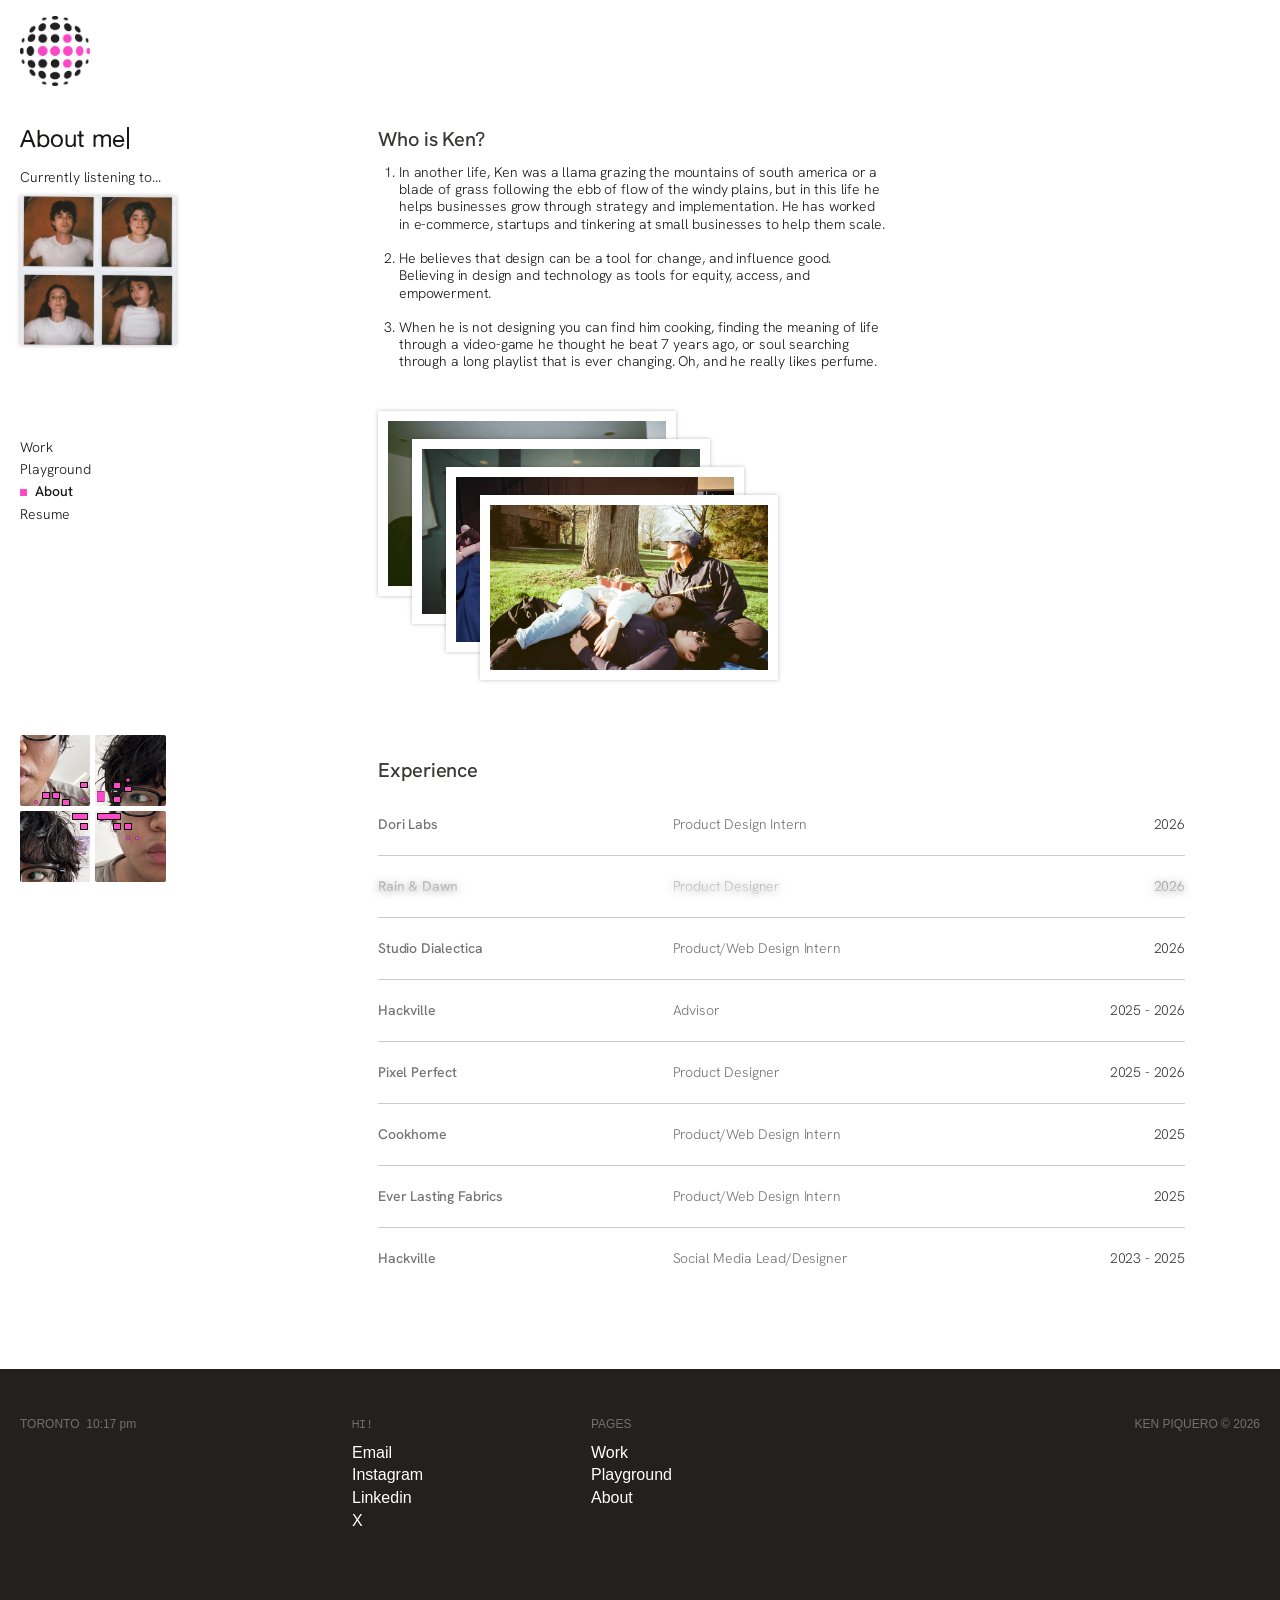
==== commit e09c6f5a: "Add mobile hamburger menu for the page links On screens 720px and narrower, a button at the top righ" ====
--- a/about.html
+++ b/about.html
@@ -16,6 +16,7 @@
   <div class="page">
     <!-- Side nav -->
     <aside class="sidenav">
+      <button class="menu-toggle" type="button" aria-expanded="false" aria-controls="site-nav" aria-label="Open menu"><span class="menu-toggle__bar"></span><span class="menu-toggle__bar"></span><span class="menu-toggle__bar"></span></button>
       <div class="intro">
         <a class="logo-link" href="index.html" aria-label="Ken Piquero, home"><img class="logo" src="assets/discoball.gif" width="70" height="70" alt="" /></a>
         <div class="intro__text">
@@ -30,7 +31,7 @@
         </div>
       </div>
 
-      <nav class="pages" aria-label="Pages">
+      <nav class="pages" id="site-nav" aria-label="Pages">
         <a class="pages__link" href="index.html"><span class="pages__label">Work</span></a>
         <a class="pages__link" href="playground.html"><span class="pages__label">Playground</span></a>
         <a class="pages__link is-active" href="about.html" aria-current="page"><span class="pages__label">About</span></a>
--- a/styles.css
+++ b/styles.css
@@ -1031,3 +1031,43 @@
 /* Keep the side menu (logo, menu, photo puzzle) above the edge blur so it stays sharp */
 .sidenav { z-index: 51; }
 @media (max-width: 1100px) { .sidenav { position: relative; } }
+
+/* ---------- Mobile menu: hamburger at top right, level with the logo, reveals the page links ---------- */
+.menu-toggle { display: none; }
+@media (max-width: 720px) {
+  .menu-toggle {
+    display: block; position: absolute; z-index: 2;
+    top: 13px; right: -12px; width: 44px; height: 44px;
+    padding: 0; border: 0; background: transparent; cursor: pointer;
+    -webkit-tap-highlight-color: transparent;
+  }
+  .menu-toggle:focus-visible { outline: 2px solid var(--pink); outline-offset: -4px; border-radius: 4px; }
+  .menu-toggle__bar {
+    position: absolute; left: 12px; width: 20px; height: 2px; border-radius: 1px; background: var(--ink);
+    transition: translate 250ms var(--ease-out), rotate 250ms var(--ease-out), opacity 150ms ease;
+  }
+  .menu-toggle__bar:nth-child(1) { top: 15px; }
+  .menu-toggle__bar:nth-child(2) { top: 21px; }
+  .menu-toggle__bar:nth-child(3) { top: 27px; }
+  /* Open: bars fold into an X */
+  .menu-toggle[aria-expanded="true"] .menu-toggle__bar:nth-child(1) { translate: 0 6px; rotate: 45deg; }
+  .menu-toggle[aria-expanded="true"] .menu-toggle__bar:nth-child(2) { opacity: 0; }
+  .menu-toggle[aria-expanded="true"] .menu-toggle__bar:nth-child(3) { translate: 0 -6px; rotate: -45deg; }
+
+  /* The page links drop down under the button */
+  .sidenav .pages {
+    position: absolute; z-index: 1; top: 66px; right: 0;
+    min-width: 168px; padding: 14px 18px; gap: 12px;
+    background: #fff; border: 1px solid var(--divider); border-radius: 4px;
+    opacity: 0; visibility: hidden; translate: 0 -6px;
+    transition: opacity 200ms ease, translate 250ms var(--ease-out), visibility 0s linear 250ms;
+  }
+  .sidenav.is-menu-open .pages {
+    opacity: 1; visibility: visible; translate: 0 0;
+    transition: opacity 200ms ease, translate 250ms var(--ease-out), visibility 0s;
+  }
+  .sidenav .pages__link { font-size: 16px; }
+}
+@media (max-width: 720px) and (prefers-reduced-motion: reduce) {
+  .menu-toggle__bar, .sidenav .pages { transition: none; }
+}
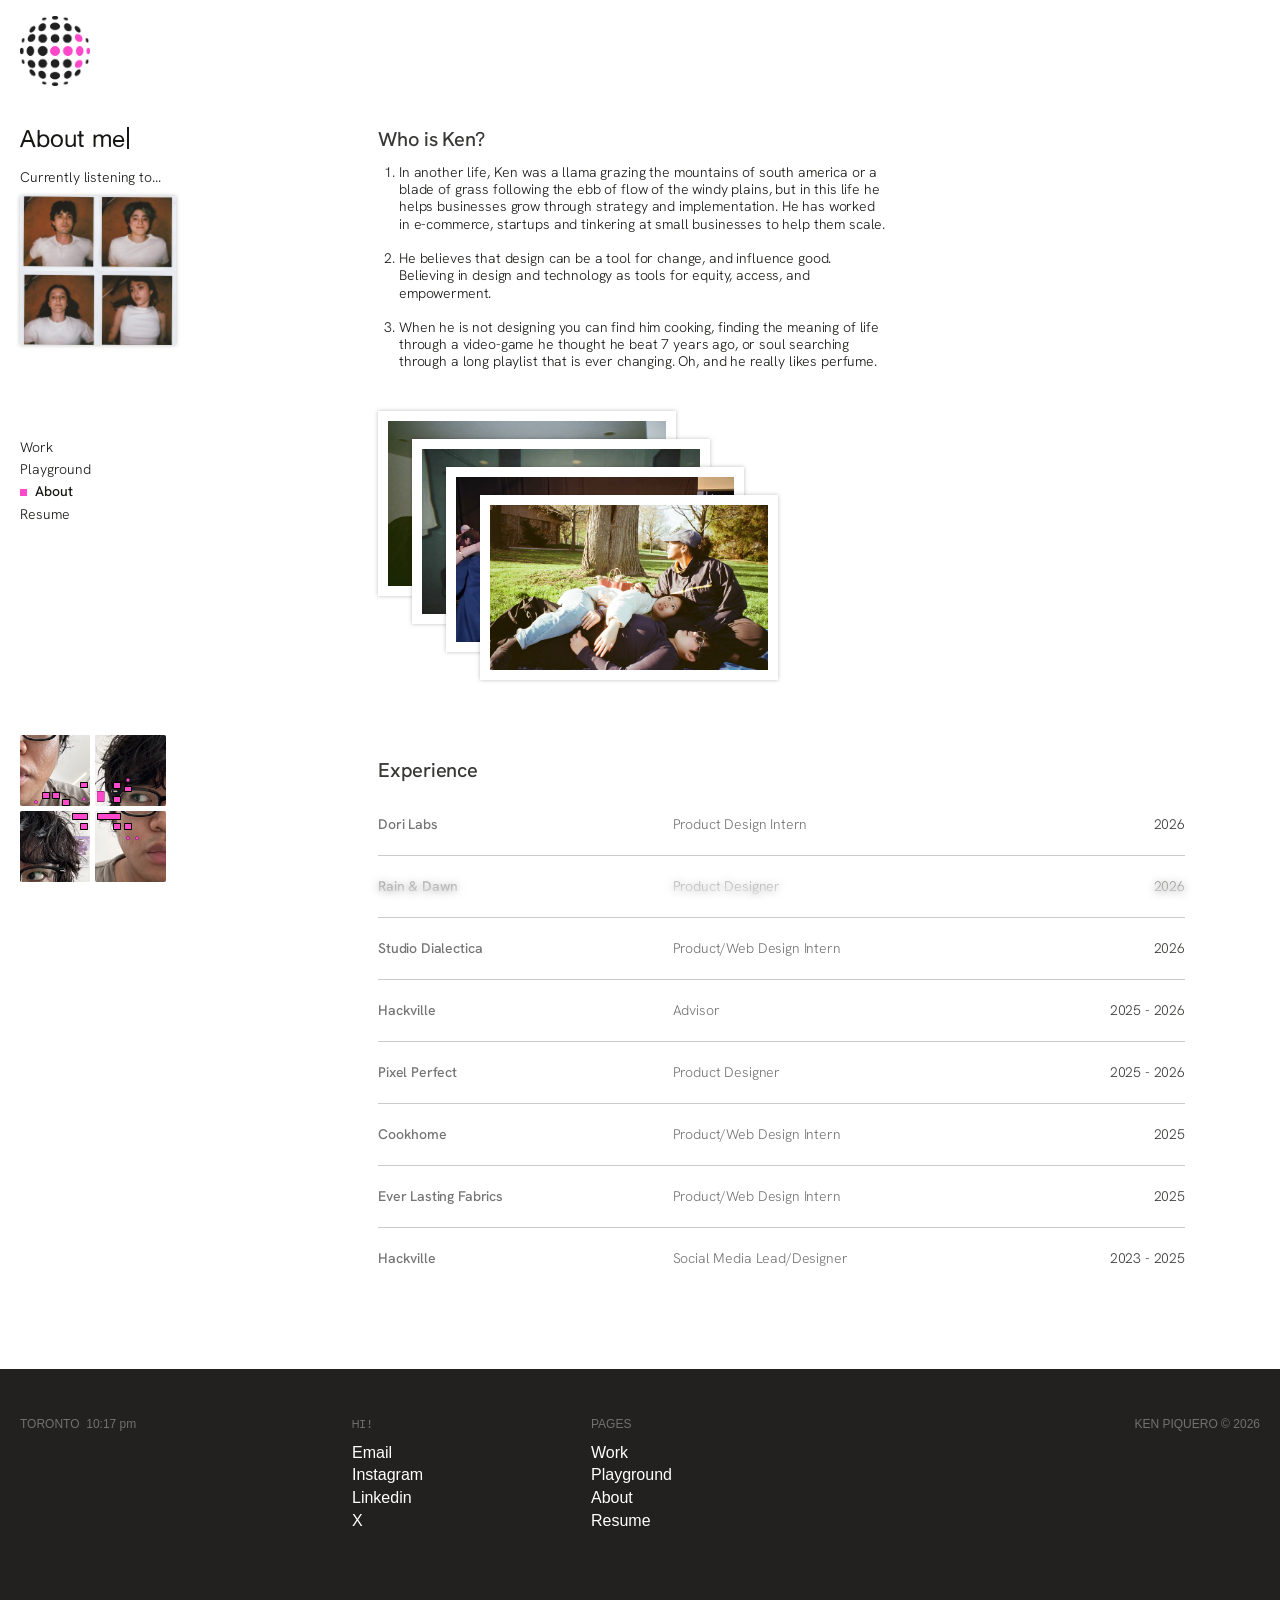
==== commit e13c34fa: "Add Resume to the footer and link to the updated resume Footer PAGES now lists Resume after About on" ====
--- a/about.html
+++ b/about.html
@@ -5,7 +5,8 @@
   <meta name="viewport" content="width=device-width, initial-scale=1" />
   <title>About — Ken Piquero</title>
   <meta name="description" content="Ken Piquero is a product designer with a background in e-commerce." />
-  <link rel="icon" href="assets/discoball.gif" />
+  <link rel="icon" type="image/png" sizes="192x192" href="assets/favicon.png" />
+  <link rel="apple-touch-icon" href="assets/apple-touch-icon.png" />
   <link rel="preconnect" href="https://fonts.googleapis.com" />
   <link rel="preconnect" href="https://fonts.gstatic.com" crossorigin />
   <link href="https://fonts.googleapis.com/css2?family=DM+Mono&family=Hanken+Grotesk:wght@300;400;500;700&display=swap" rel="stylesheet" />
@@ -35,7 +36,7 @@
         <a class="pages__link" href="index.html"><span class="pages__label">Work</span></a>
         <a class="pages__link" href="playground.html"><span class="pages__label">Playground</span></a>
         <a class="pages__link is-active" href="about.html" aria-current="page"><span class="pages__label">About</span></a>
-        <a class="pages__link" href="https://drive.google.com/file/d/1ALhv70O0RMB7-Ny_9Tpl9LPKsm_A7ia5/view?usp=sharing" target="_blank" rel="noopener"><span class="pages__label">Resume</span></a>
+        <a class="pages__link" href="https://drive.google.com/file/d/1MmYF3_zvHkycv5jFG_6_oVnmKX8XQRYW/view?usp=sharing" target="_blank" rel="noopener"><span class="pages__label">Resume</span></a>
       </nav>
 
       <!-- Photo puzzle: drag a tile to swap it clockwise, click a tile to flip its photo -->
@@ -142,6 +143,7 @@
       <a href="index.html">Work</a>
       <a href="playground.html">Playground</a>
       <a href="about.html">About</a>
+      <a href="https://drive.google.com/file/d/1MmYF3_zvHkycv5jFG_6_oVnmKX8XQRYW/view?usp=sharing" target="_blank" rel="noopener">Resume</a>
     </div>
     <p class="footer__label footer__copy">KEN PIQUERO © 2026</p>
   </footer>
